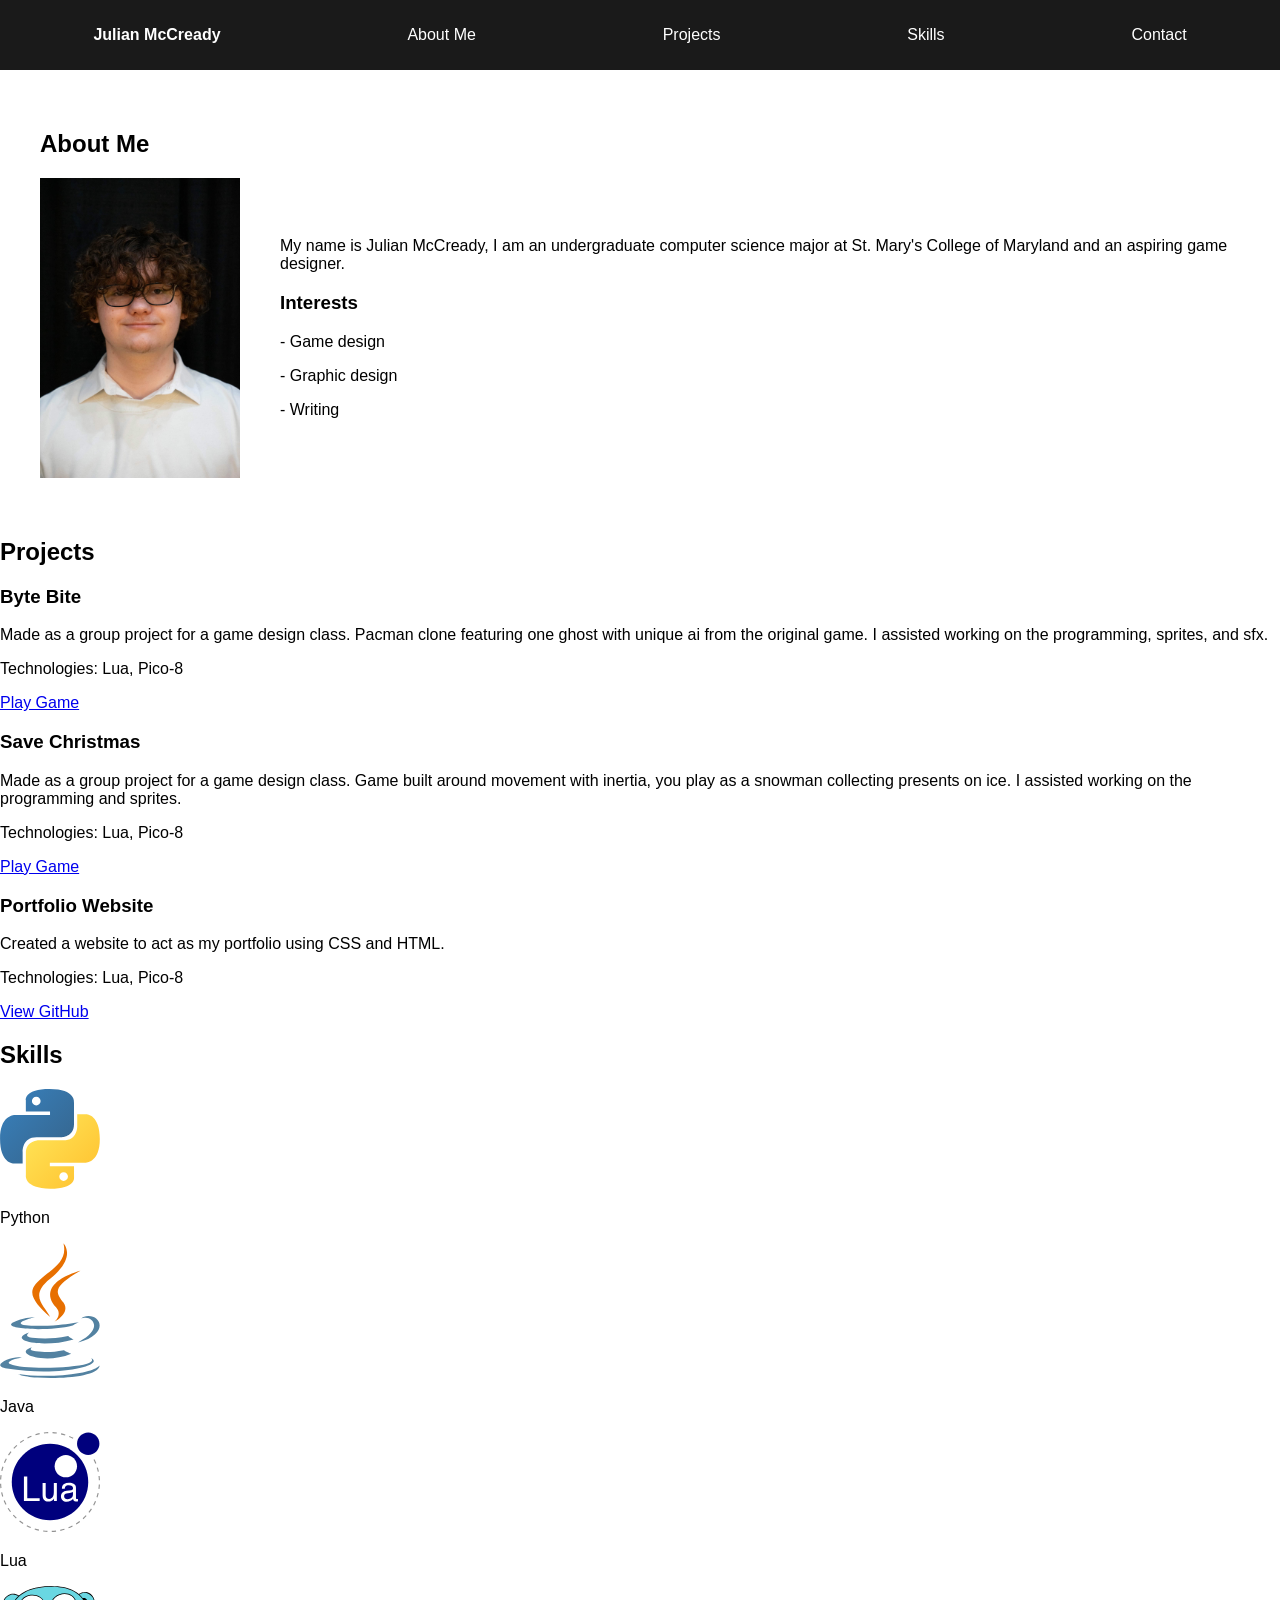
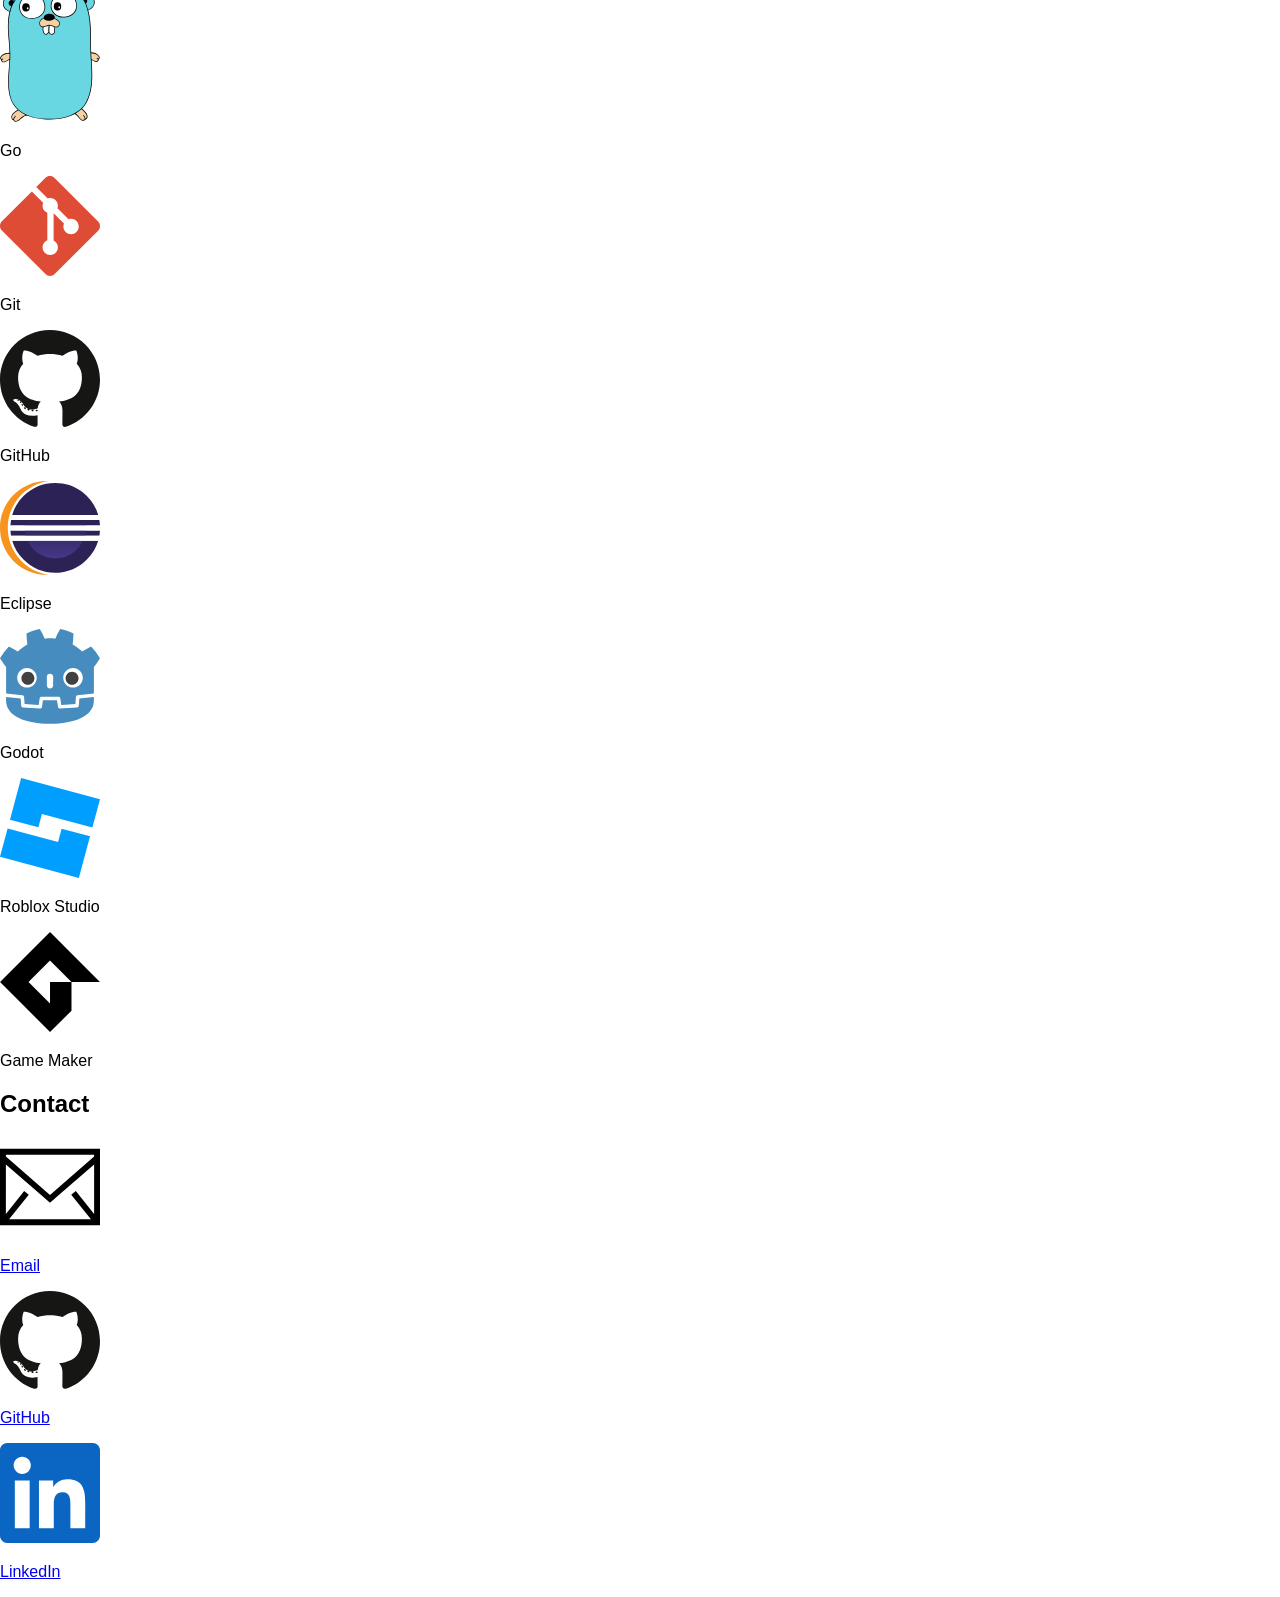
==== index.html @ 1e440387 "Added a head to index, styled about me section" ====
<!DOCTYPE html>
<html>

<html lang="en">

<head>
    <meta charset="UTF-8">
    <meta name="viewport" content="width=device-width, initial-scale=1.0">
    <title>Julian McCready | Portfolio</title>
    <link rel="stylesheet" href="style.css">
</head>

<body>
    <header>
        <nav>
            <p>Julian McCready</p>
            <a href="#about">About Me</a>
            <a href="#projects">Projects</a>
            <a href="#skills">Skills</a>
            <a href="#contact">Contact</a>
        </nav>
    </header>
    <main>
        <section id="about">
            <h1>About Me</h1>
            <div class="about-content">
                <img src="images/Profile.jpg" width="200">

                <div class="about-text">
                    <p> My name is Julian McCready, I am an undergraduate computer science major at 
                        St. Mary's College of Maryland and an aspiring game designer. </p>

                    <h3> Interests </h3>
                    <p>- Game design</p>
                    <p>- Graphic design</p>
                    <p>- Writing</p>
                </div>
            </div>
        </section>

        <section id="projects">
            <h2>Projects</h2>
            <div class="Project container">
                <div class="Project-Card">
                    <h3>Byte Bite</h3>
                    <p>Made as a group project for a game design class. Pacman clone featuring one ghost with unique ai from the original game. I assisted working on the programming, sprites, and sfx.</p>
                    <p>Technologies: Lua, Pico-8 </p>
                    <a href="games/byteBite/bytebyte.html">Play Game</a>
                </div>
                <div class="Project-Card">
                    <h3>Save Christmas</h3>
                    <p>Made as a group project for a game design class. Game built around movement with inertia, you play as a snowman collecting presents on ice. I assisted working on the programming and sprites.</p>
                    <p>Technologies: Lua, Pico-8 </p>
                    <a href="games/save christmas/save_christmas.html">Play Game</a>
                </div>
                <div class="Project-Card">
                    <h3>Portfolio Website</h3>
                    <p>Created a website to act as my portfolio using CSS and HTML.</p>
                    <p>Technologies: Lua, Pico-8 </p>
                    <a href="https://github.com/JAMcCready/Jamccready.github.io">View GitHub</a>
                </div>
            </div>
        </section>

        <section id="skills">
            <h2>Skills</h2>

            <div class="skills-container">
                <div class="skills-track">

                    <div class="skill">
                        <img src="images/python.svg" width="100">
                        <p>Python</p>
                    </div>

                    <div class="skill">
                        <img src="images/java.svg" width="100">
                        <p>Java</p>
                    </div>

                    <div class="skill">
                        <img src="images/lua.svg" width="100">
                        <p>Lua</p>
                    </div>

                    <div class="skill">
                        <img src="images/go.svg" width="100">
                        <p>Go</p>
                    </div>

                    <div class="skill">
                        <img src="images/git.svg" width="100">
                        <p>Git</p>
                    </div>

                    <div class="skill">
                        <img src="images/github.svg" width="100">
                        <p>GitHub</p>
                    </div>

                    <div class="skill">
                        <img src="images/eclipse.svg" width="100">
                        <p>Eclipse</p>
                    </div>

                    <div class="skill">
                        <img src="images/godot.svg" width="100">
                        <p>Godot</p>
                    </div>

                    <div class="skill">
                        <img src="images/roblox_studio.svg" width="100">
                        <p>Roblox Studio</p>
                    </div>

                    <div class="skill">
                        <img src="images/game_maker.svg" width="100">
                        <p>Game Maker</p>
                    </div>

                </div>
            </div>
        </section>


        <section id="contact">
            <h2>Contact</h2>

            <div class="contact-container">

                <div class="contact-item">
                    <a href="mailto:Jamccready@smcm.edu">
                        <img src="images/email.svg" width="100">
                        <p>Email</p>
                    </a>
                </div>

                <div class="contact-item 2">
                    <a href="https://github.com/jamccready">
                        <img src="images/github.svg" width="100">
                        <p>GitHub</p>
                    </a>
                </div>

                <div class="contact-item 3">
                    <a href="https://www.linkedin.com/in/julian-mccready">
                        <img src="images/linkedin.svg" width="100">
                        <p>LinkedIn</p>
                    </a>
                </div>

            </div>
        </section>


    </main>
    </body>
</html>
---- style.css ----
* {
    box-sizing: border-box;
}

body {
    margin: 0;
    padding-top: 70px;
    font-family: Arial, sans-serif;
}

header {
    position: fixed;
    top: 0;
    left: 0;
    width: 100%;
    z-index: 1000;
    background-color: #1a1a1a;
}

nav {
    display: flex;
    justify-content: space-around;
    align-items: center;
    min-height: 70px;
}

nav a {
    color: white;
    text-decoration: none;
}

nav p {
    color: white;
    font-weight: bold;
}

section {
    scroll-margin-top: 70px;
}

#about {
    padding: 40px;
}

.about-content {
    display: flex;
    align-items: center;
    gap: 40px;
}

.about-content img {
    width: 200px;
    height: auto;
}

.about-text {
    flex: 1;
}
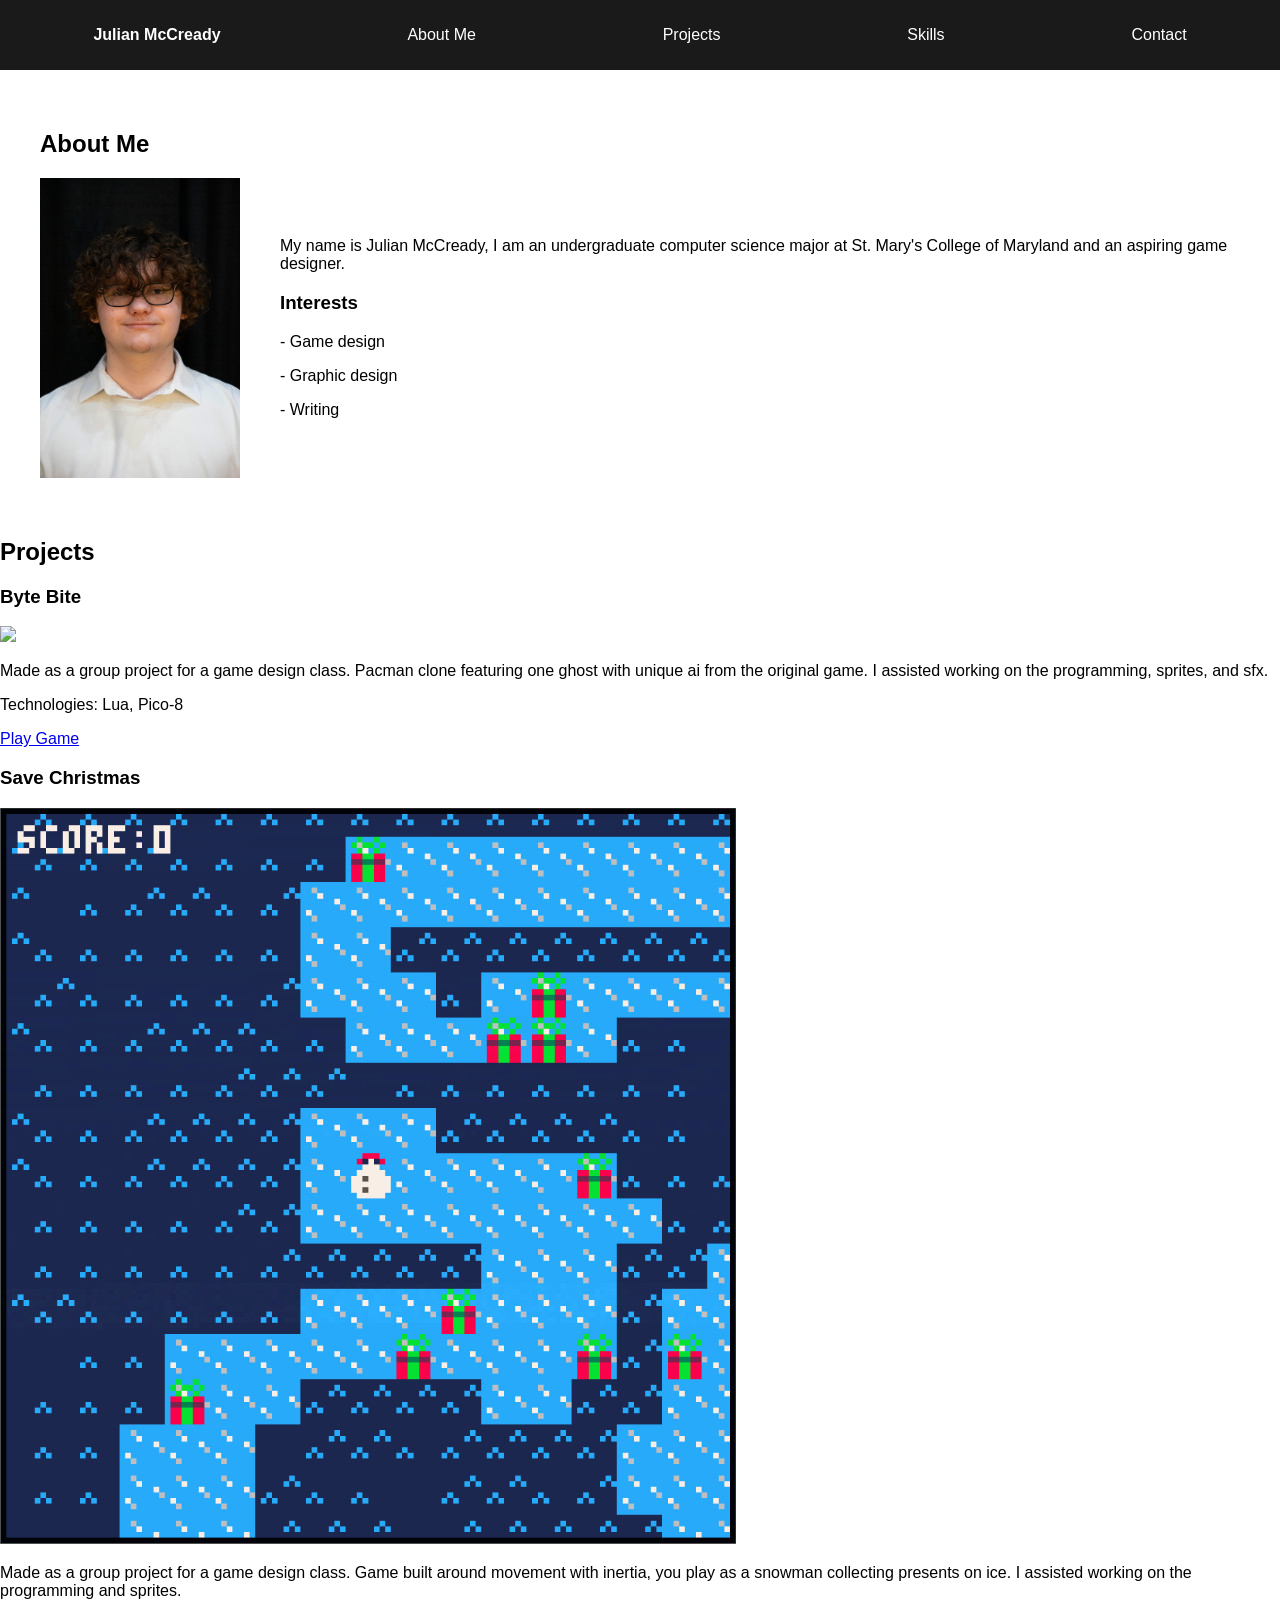
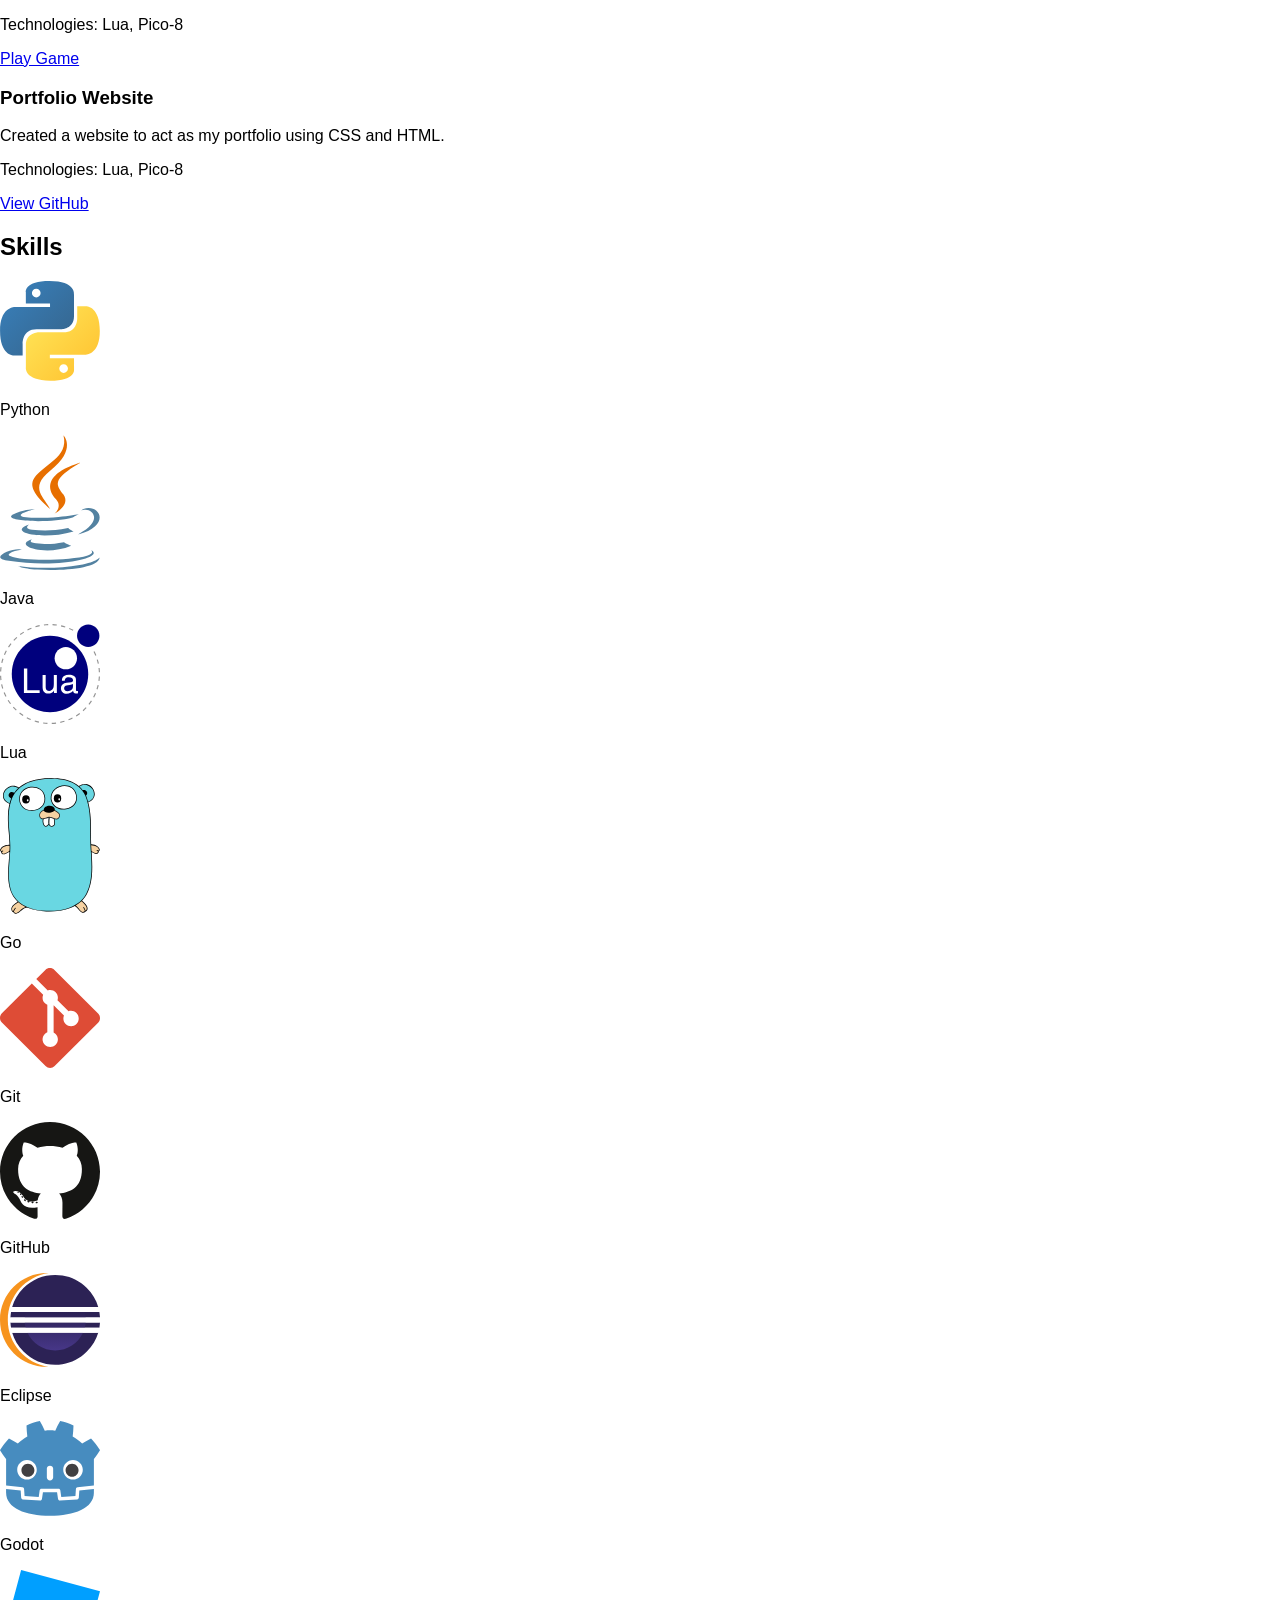
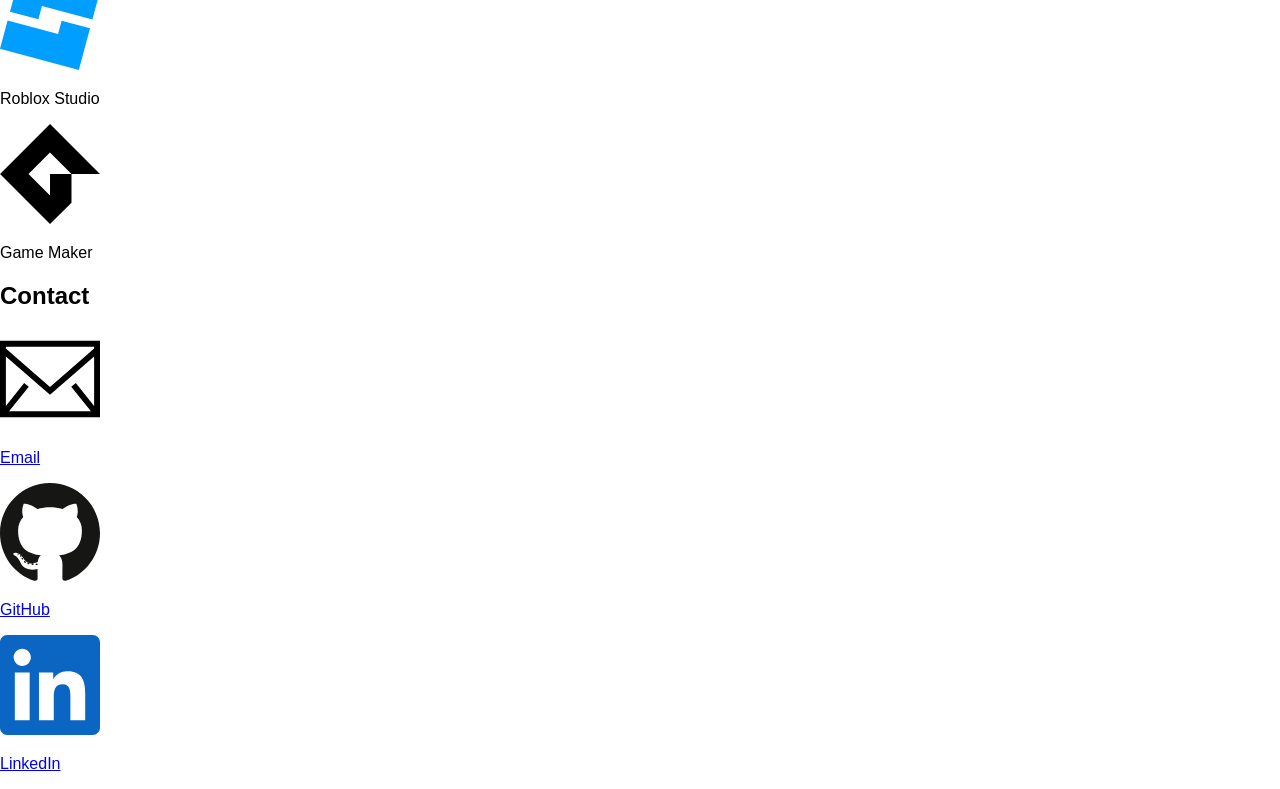
==== commit cc6a0c2c: "Added images to projects section" ====
--- a/index.html
+++ b/index.html
@@ -43,12 +43,14 @@
             <div class="Project container">
                 <div class="Project-Card">
                     <h3>Byte Bite</h3>
+                    <img src="images/ByteBite.jpg">
                     <p>Made as a group project for a game design class. Pacman clone featuring one ghost with unique ai from the original game. I assisted working on the programming, sprites, and sfx.</p>
                     <p>Technologies: Lua, Pico-8 </p>
                     <a href="games/byteBite/bytebyte.html">Play Game</a>
                 </div>
                 <div class="Project-Card">
                     <h3>Save Christmas</h3>
+                    <img src="images/saveChristmas.jpg">
                     <p>Made as a group project for a game design class. Game built around movement with inertia, you play as a snowman collecting presents on ice. I assisted working on the programming and sprites.</p>
                     <p>Technologies: Lua, Pico-8 </p>
                     <a href="games/save christmas/save_christmas.html">Play Game</a>
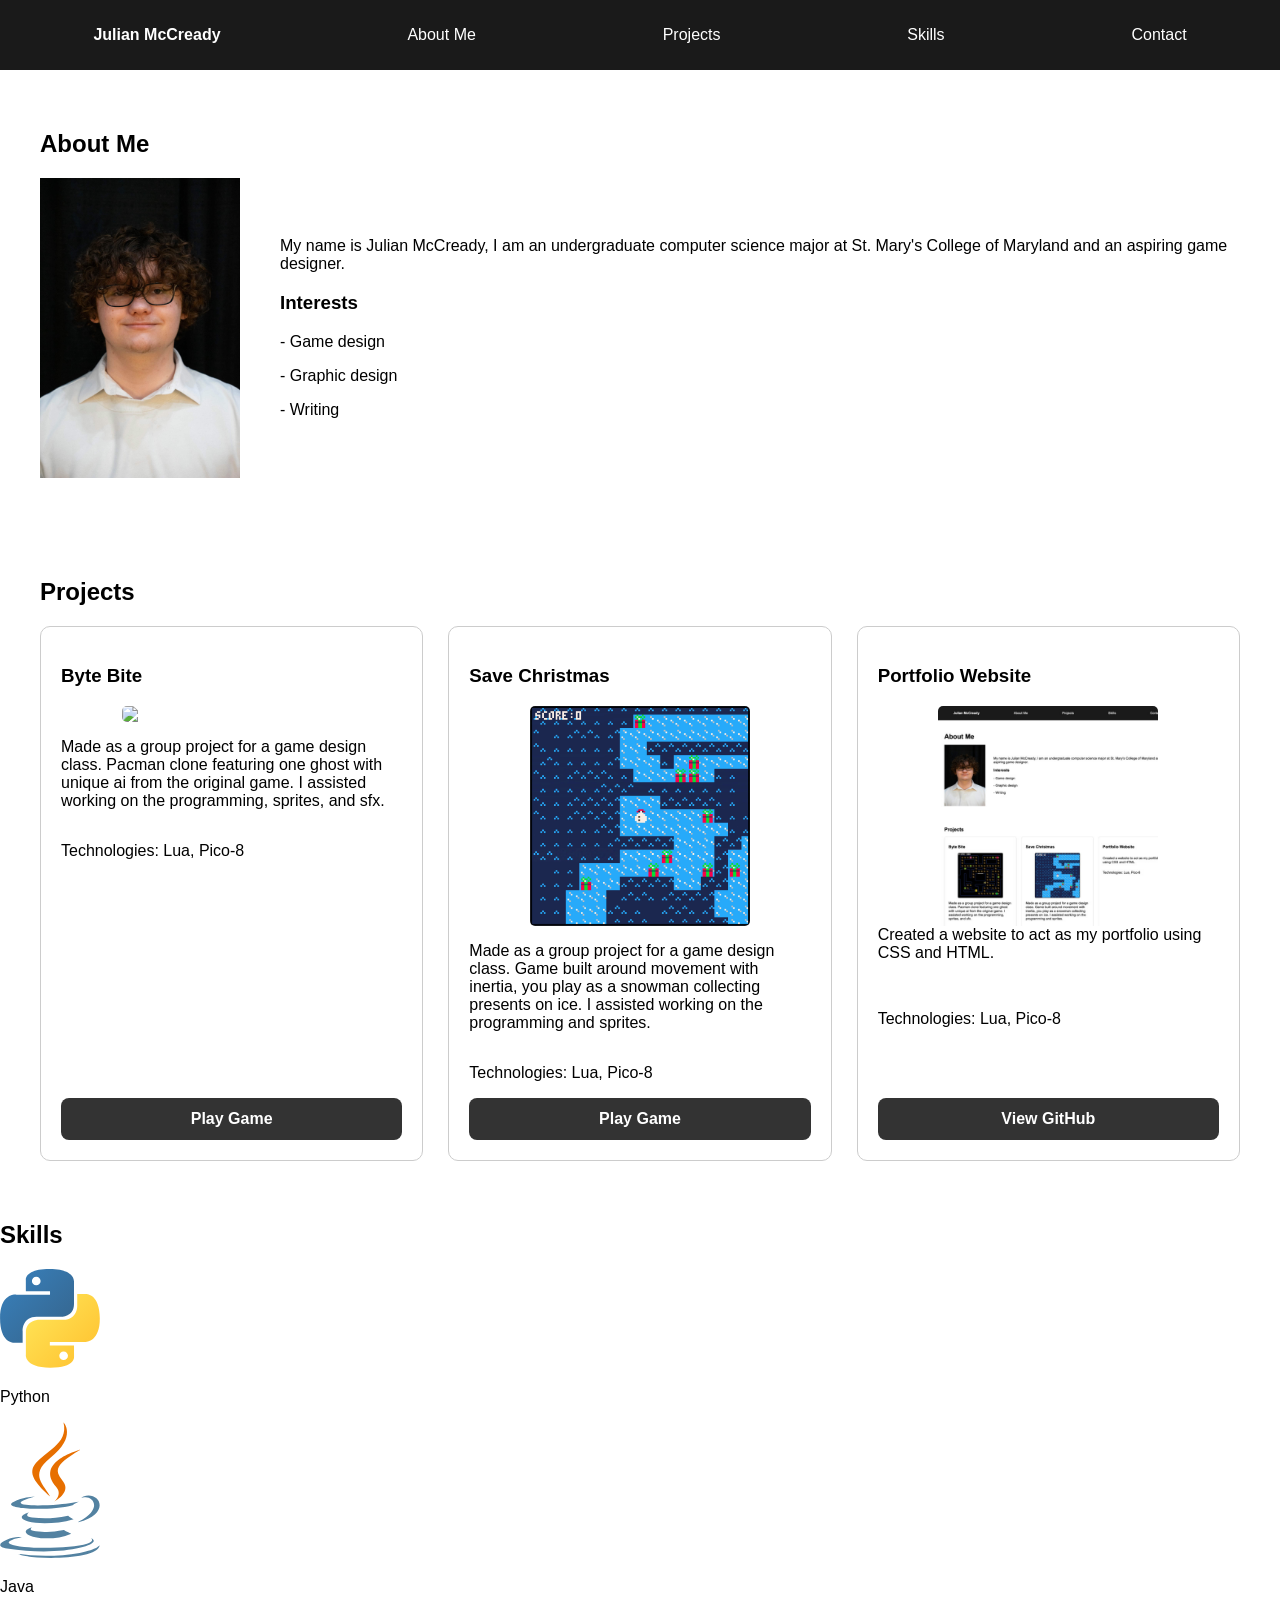
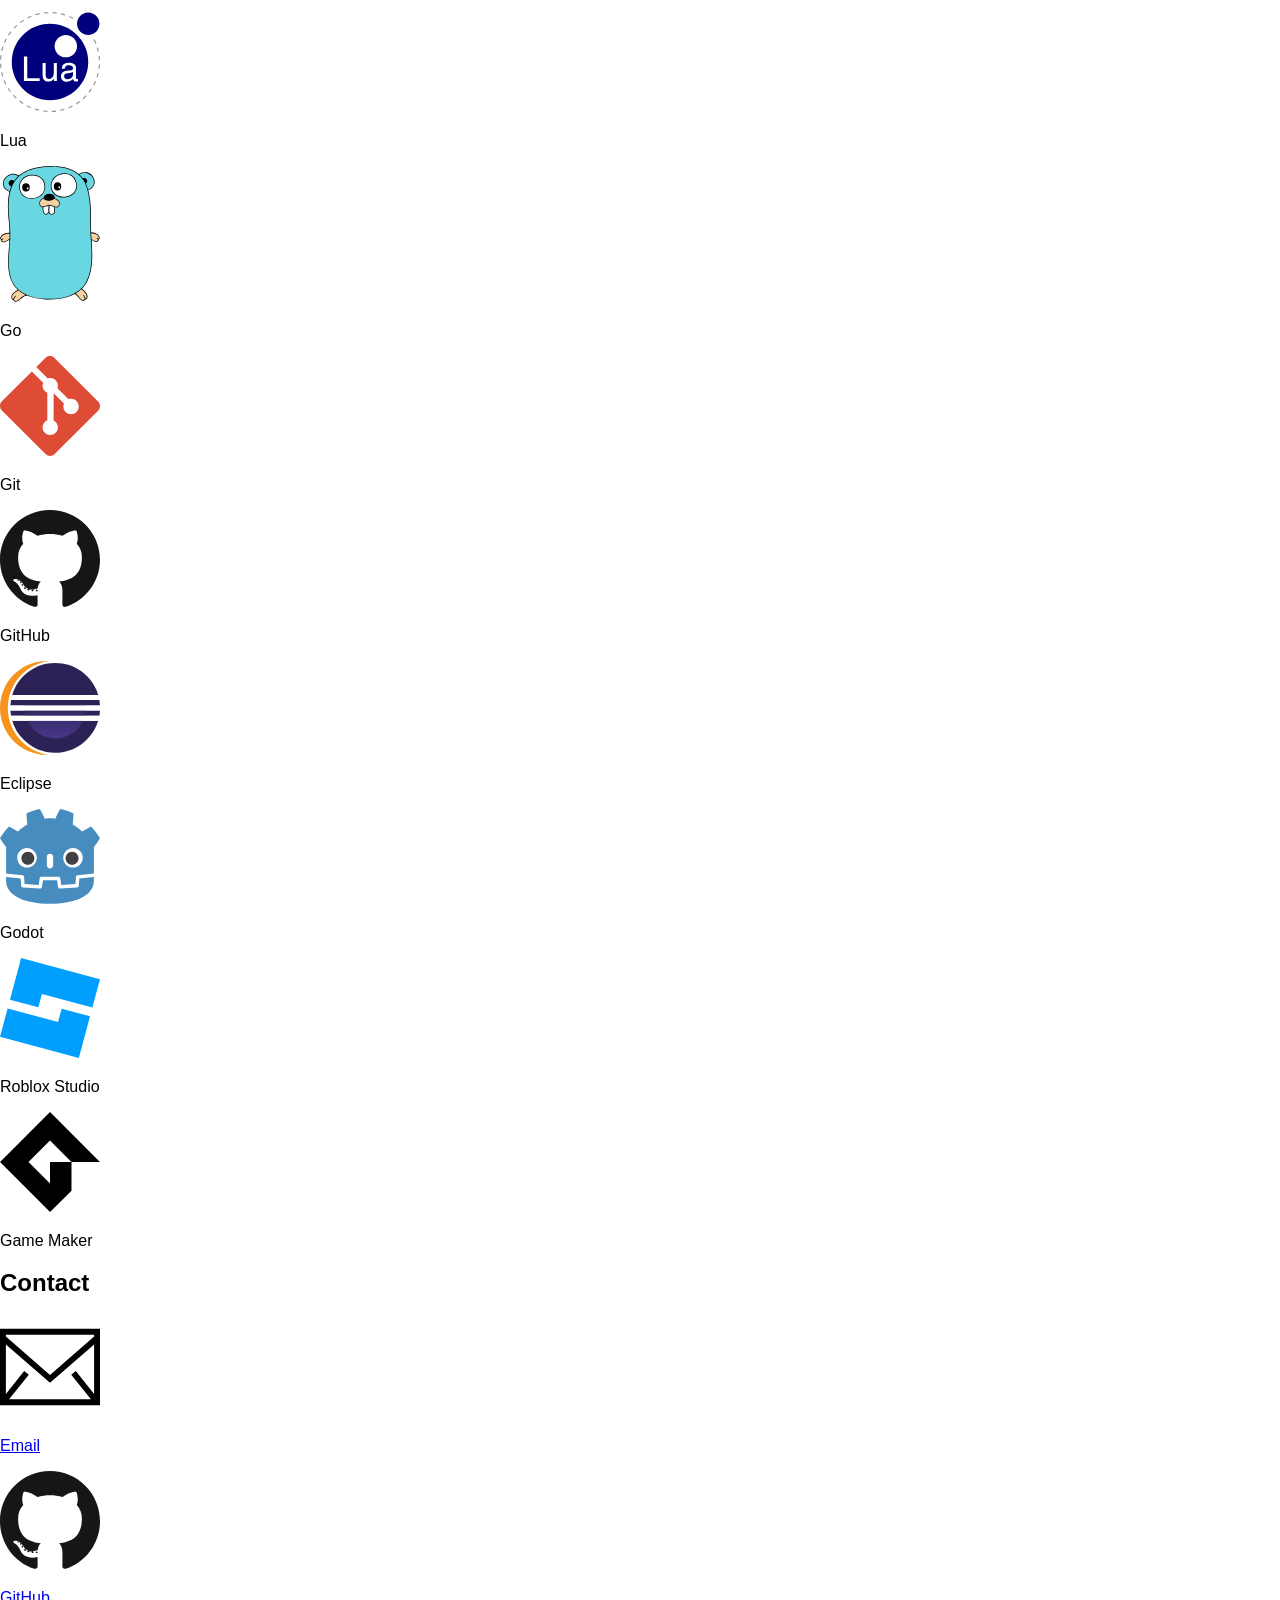
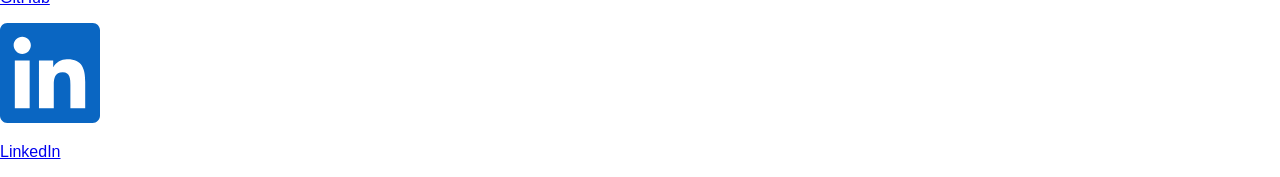
==== commit add1e6f0: "Updated design for projects section in style.css and added picture to third project" ====
--- a/index.html
+++ b/index.html
@@ -1,5 +1,4 @@
 <!DOCTYPE html>
-<html>
 
 <html lang="en">
 
@@ -40,26 +39,27 @@
 
         <section id="projects">
             <h2>Projects</h2>
-            <div class="Project container">
-                <div class="Project-Card">
+            <div class="projects-container">
+                <div class="project-card">
                     <h3>Byte Bite</h3>
                     <img src="images/ByteBite.jpg">
                     <p>Made as a group project for a game design class. Pacman clone featuring one ghost with unique ai from the original game. I assisted working on the programming, sprites, and sfx.</p>
                     <p>Technologies: Lua, Pico-8 </p>
-                    <a href="games/byteBite/bytebyte.html">Play Game</a>
+                    <a href="games/byteBite/bytebyte.html" class="project-button">Play Game</a>
                 </div>
-                <div class="Project-Card">
+                <div class="project-card">
                     <h3>Save Christmas</h3>
                     <img src="images/saveChristmas.jpg">
                     <p>Made as a group project for a game design class. Game built around movement with inertia, you play as a snowman collecting presents on ice. I assisted working on the programming and sprites.</p>
                     <p>Technologies: Lua, Pico-8 </p>
-                    <a href="games/save christmas/save_christmas.html">Play Game</a>
+                    <a href="games/save christmas/save_christmas.html" class="project-button">Play Game</a>
                 </div>
-                <div class="Project-Card">
+                <div class="project-card">
                     <h3>Portfolio Website</h3>
+                    <img src="images/portfolioWebsite.jpg"
                     <p>Created a website to act as my portfolio using CSS and HTML.</p>
                     <p>Technologies: Lua, Pico-8 </p>
-                    <a href="https://github.com/JAMcCready/Jamccready.github.io">View GitHub</a>
+                    <a href="https://github.com/JAMcCready/Jamccready.github.io" class="project-button">View GitHub</a>
                 </div>
             </div>
         </section>
@@ -137,14 +137,14 @@
                     </a>
                 </div>
 
-                <div class="contact-item 2">
+                <div class="contact-item">
                     <a href="https://github.com/jamccready">
                         <img src="images/github.svg" width="100">
                         <p>GitHub</p>
                     </a>
                 </div>
 
-                <div class="contact-item 3">
+                <div class="contact-item">
                     <a href="https://www.linkedin.com/in/julian-mccready">
                         <img src="images/linkedin.svg" width="100">
                         <p>LinkedIn</p>
--- a/style.css
+++ b/style.css
@@ -57,3 +57,47 @@
 .about-text {
     flex: 1;
 }
+
+#projects {
+    padding: 40px;
+}
+
+.projects-container {
+    display: grid;
+    grid-template-columns: repeat(3, 1fr);
+    gap: 25px;
+}
+
+.project-card {
+    border: 1px solid #ccc;
+    border-radius: 10px;
+    padding: 20px;
+    display: flex;
+    flex-direction: column;
+}
+
+.project-card img {
+    width: 220px;
+    object-fit: contain;
+    border-radius: 5px;
+    align-self: center;
+}
+
+.project-card a {
+    margin-top: auto;
+}
+
+.project-button {
+    display: inline-block;
+    padding: 12px 20px;
+    background-color: #333;
+    color: white;
+    text-decoration: none;
+    border-radius: 8px;
+    text-align: center;
+    font-weight: bold;
+}
+
+.project-button:hover {
+    background-color: #555;
+}
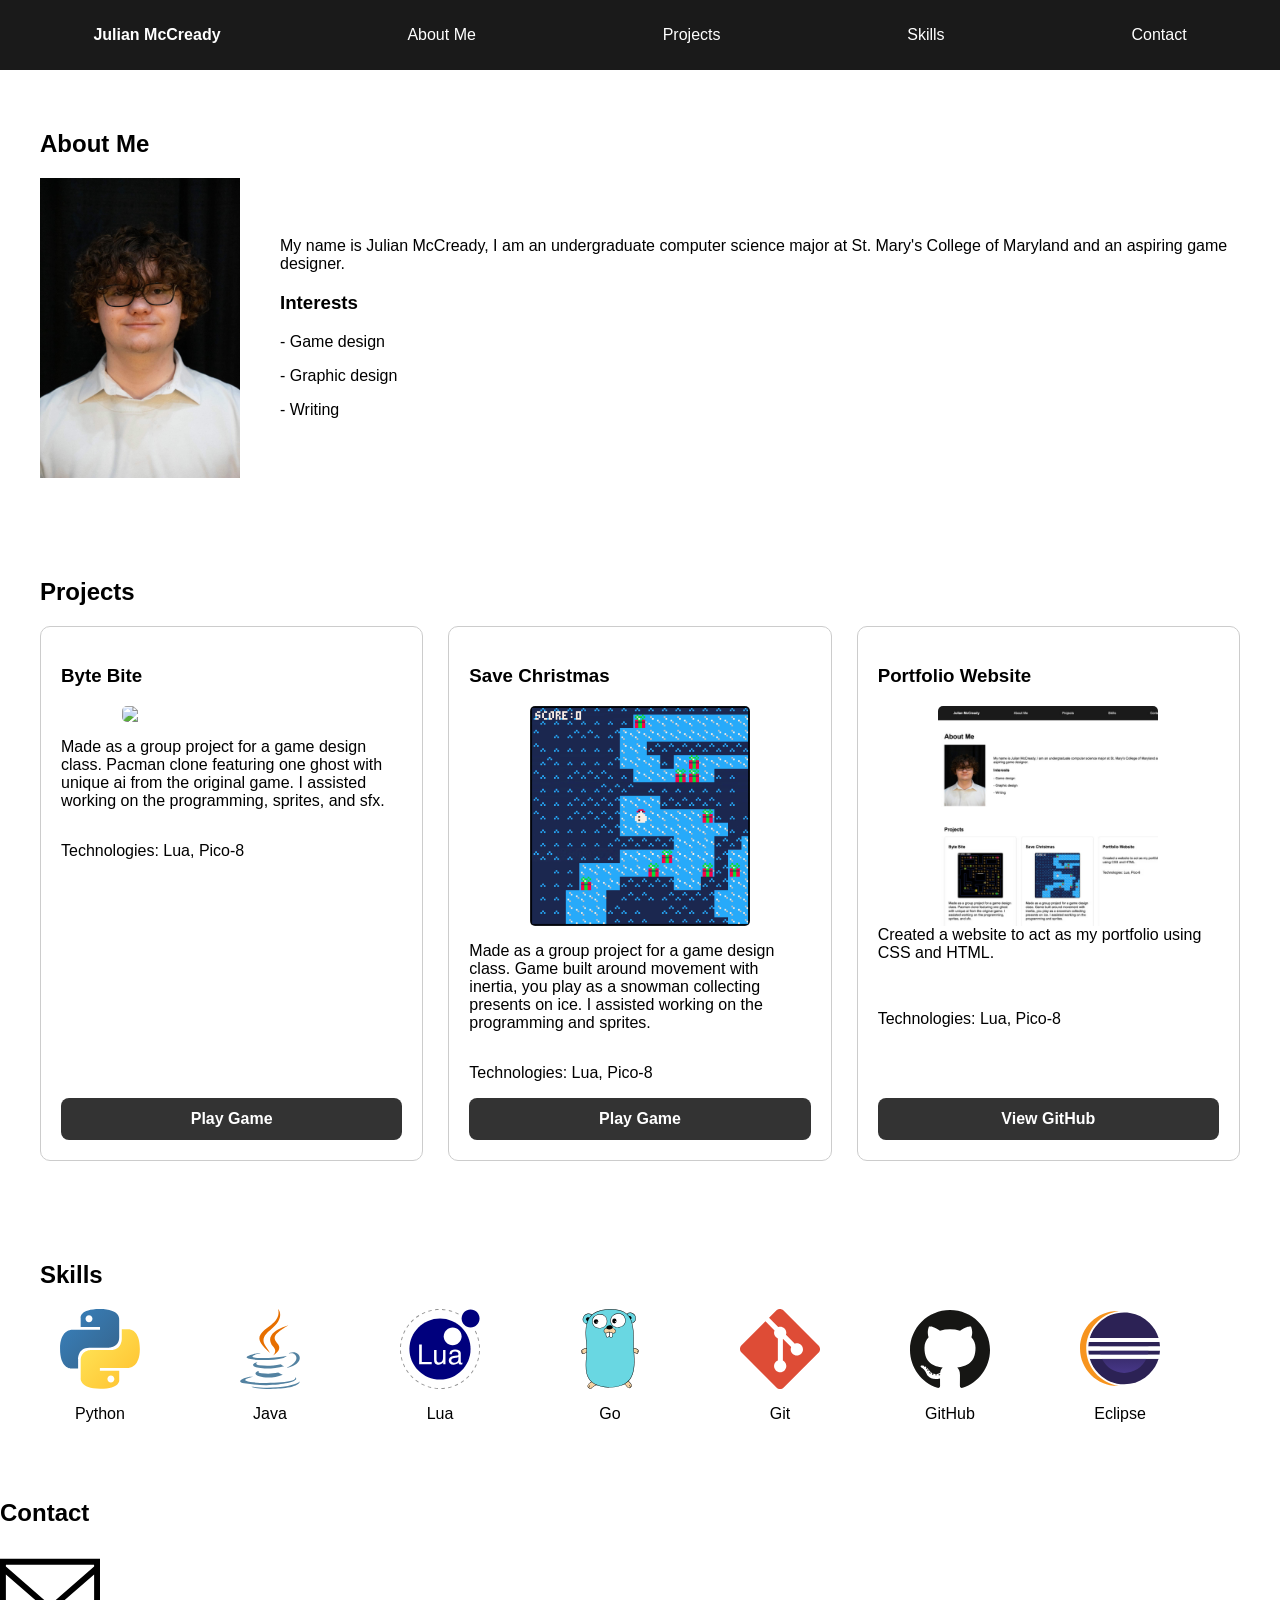
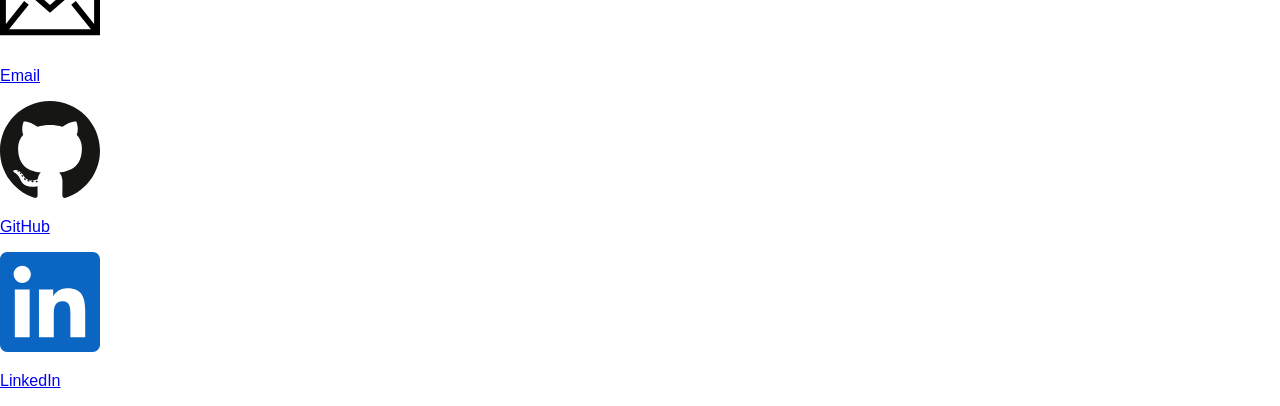
==== commit 0e733ef1: "Added animated scrolling section for skills" ====
--- a/index.html
+++ b/index.html
@@ -26,7 +26,7 @@
                 <img src="images/Profile.jpg" width="200">
 
                 <div class="about-text">
-                    <p> My name is Julian McCready, I am an undergraduate computer science major at 
+                    <p> My name is Julian McCready, I am an undergraduate computer science major at
                         St. Mary's College of Maryland and an aspiring game designer. </p>
 
                     <h3> Interests </h3>
@@ -43,21 +43,24 @@
                 <div class="project-card">
                     <h3>Byte Bite</h3>
                     <img src="images/ByteBite.jpg">
-                    <p>Made as a group project for a game design class. Pacman clone featuring one ghost with unique ai from the original game. I assisted working on the programming, sprites, and sfx.</p>
+                    <p>Made as a group project for a game design class. Pacman clone featuring one ghost with unique ai
+                        from the original game. I assisted working on the programming, sprites, and sfx.</p>
                     <p>Technologies: Lua, Pico-8 </p>
                     <a href="games/byteBite/bytebyte.html" class="project-button">Play Game</a>
                 </div>
                 <div class="project-card">
                     <h3>Save Christmas</h3>
                     <img src="images/saveChristmas.jpg">
-                    <p>Made as a group project for a game design class. Game built around movement with inertia, you play as a snowman collecting presents on ice. I assisted working on the programming and sprites.</p>
+                    <p>Made as a group project for a game design class. Game built around movement with inertia, you
+                        play as a snowman collecting presents on ice. I assisted working on the programming and sprites.
+                    </p>
                     <p>Technologies: Lua, Pico-8 </p>
                     <a href="games/save christmas/save_christmas.html" class="project-button">Play Game</a>
                 </div>
                 <div class="project-card">
                     <h3>Portfolio Website</h3>
-                    <img src="images/portfolioWebsite.jpg"
-                    <p>Created a website to act as my portfolio using CSS and HTML.</p>
+                    <img src="images/portfolioWebsite.jpg" <p>Created a website to act as my portfolio using CSS and
+                    HTML.</p>
                     <p>Technologies: Lua, Pico-8 </p>
                     <a href="https://github.com/JAMcCready/Jamccready.github.io" class="project-button">View GitHub</a>
                 </div>
@@ -70,56 +73,109 @@
             <div class="skills-container">
                 <div class="skills-track">
 
-                    <div class="skill">
-                        <img src="images/python.svg" width="100">
-                        <p>Python</p>
+                    <div class="skills-group">
+                        <div class="skill">
+                            <img src="images/python.svg" width="100">
+                            <p>Python</p>
+                        </div>
+
+                        <div class="skill">
+                            <img src="images/java.svg" width="100">
+                            <p>Java</p>
+                        </div>
+
+                        <div class="skill">
+                            <img src="images/lua.svg" width="100">
+                            <p>Lua</p>
+                        </div>
+
+                        <div class="skill">
+                            <img src="images/go.svg" width="100">
+                            <p>Go</p>
+                        </div>
+
+                        <div class="skill">
+                            <img src="images/git.svg" width="100">
+                            <p>Git</p>
+                        </div>
+
+                        <div class="skill">
+                            <img src="images/github.svg" width="100">
+                            <p>GitHub</p>
+                        </div>
+
+                        <div class="skill">
+                            <img src="images/eclipse.svg" width="100">
+                            <p>Eclipse</p>
+                        </div>
+
+                        <div class="skill">
+                            <img src="images/godot.svg" width="100">
+                            <p>Godot</p>
+                        </div>
+
+                        <div class="skill">
+                            <img src="images/roblox_studio.svg" width="100">
+                            <p>Roblox Studio</p>
+                        </div>
+
+                        <div class="skill">
+                            <img src="images/game_maker.svg" width="100">
+                            <p>Game Maker</p>
+                        </div>
                     </div>
 
-                    <div class="skill">
-                        <img src="images/java.svg" width="100">
-                        <p>Java</p>
+                    <div class="skills-group" aria-hidden="true">
+                        <div class="skill">
+                            <img src="images/python.svg" width="100">
+                            <p>Python</p>
+                        </div>
+
+                        <div class="skill">
+                            <img src="images/java.svg" width="100">
+                            <p>Java</p>
+                        </div>
+
+                        <div class="skill">
+                            <img src="images/lua.svg" width="100">
+                            <p>Lua</p>
+                        </div>
+
+                        <div class="skill">
+                            <img src="images/go.svg" width="100">
+                            <p>Go</p>
+                        </div>
+
+                        <div class="skill">
+                            <img src="images/git.svg" width="100">
+                            <p>Git</p>
+                        </div>
+
+                        <div class="skill">
+                            <img src="images/github.svg" width="100">
+                            <p>GitHub</p>
+                        </div>
+
+                        <div class="skill">
+                            <img src="images/eclipse.svg" width="100">
+                            <p>Eclipse</p>
+                        </div>
+
+                        <div class="skill">
+                            <img src="images/godot.svg" width="100">
+                            <p>Godot</p>
+                        </div>
+
+                        <div class="skill">
+                            <img src="images/roblox_studio.svg" width="100">
+                            <p>Roblox Studio</p>
+                        </div>
+
+                        <div class="skill">
+                            <img src="images/game_maker.svg" width="100">
+                            <p>Game Maker</p>
+                        </div>
                     </div>
-
-                    <div class="skill">
-                        <img src="images/lua.svg" width="100">
-                        <p>Lua</p>
-                    </div>
-
-                    <div class="skill">
-                        <img src="images/go.svg" width="100">
-                        <p>Go</p>
-                    </div>
-
-                    <div class="skill">
-                        <img src="images/git.svg" width="100">
-                        <p>Git</p>
-                    </div>
-
-                    <div class="skill">
-                        <img src="images/github.svg" width="100">
-                        <p>GitHub</p>
-                    </div>
-
-                    <div class="skill">
-                        <img src="images/eclipse.svg" width="100">
-                        <p>Eclipse</p>
-                    </div>
-
-                    <div class="skill">
-                        <img src="images/godot.svg" width="100">
-                        <p>Godot</p>
-                    </div>
-
-                    <div class="skill">
-                        <img src="images/roblox_studio.svg" width="100">
-                        <p>Roblox Studio</p>
-                    </div>
-
-                    <div class="skill">
-                        <img src="images/game_maker.svg" width="100">
-                        <p>Game Maker</p>
-                    </div>
-
                 </div>
             </div>
         </section>
@@ -156,5 +212,6 @@
 
 
     </main>
-    </body>
+</body>
+
 </html>
--- a/style.css
+++ b/style.css
@@ -101,3 +101,54 @@
 .project-button:hover {
     background-color: #555;
 }
+
+
+/* Skills section */
+#skills {
+    padding: 40px;
+}
+
+.skills-container {
+    width: 100%;
+    overflow: hidden;
+}
+
+.skills-track {
+    display: flex;
+    align-items: center;
+    gap: 0;
+    width: max-content;
+    animation: scroll-skills 30s linear infinite;
+}
+
+.skill {
+    display: flex;
+    flex-direction: column;
+    align-items: center;
+    min-width: 120px;
+}
+
+.skill img {
+    width: 80px;
+    height: 80px;
+    object-fit: contain;
+}
+
+@keyframes scroll-skills {
+    from {
+        transform: translateX(0);
+    }
+
+    to {
+        transform: translateX(-50%);
+    }
+}
+
+.skills-group {
+    display: flex;
+    align-items: center;
+    gap: 50px;
+    padding-right: 50px;
+    flex-shrink: 0;
+}
+
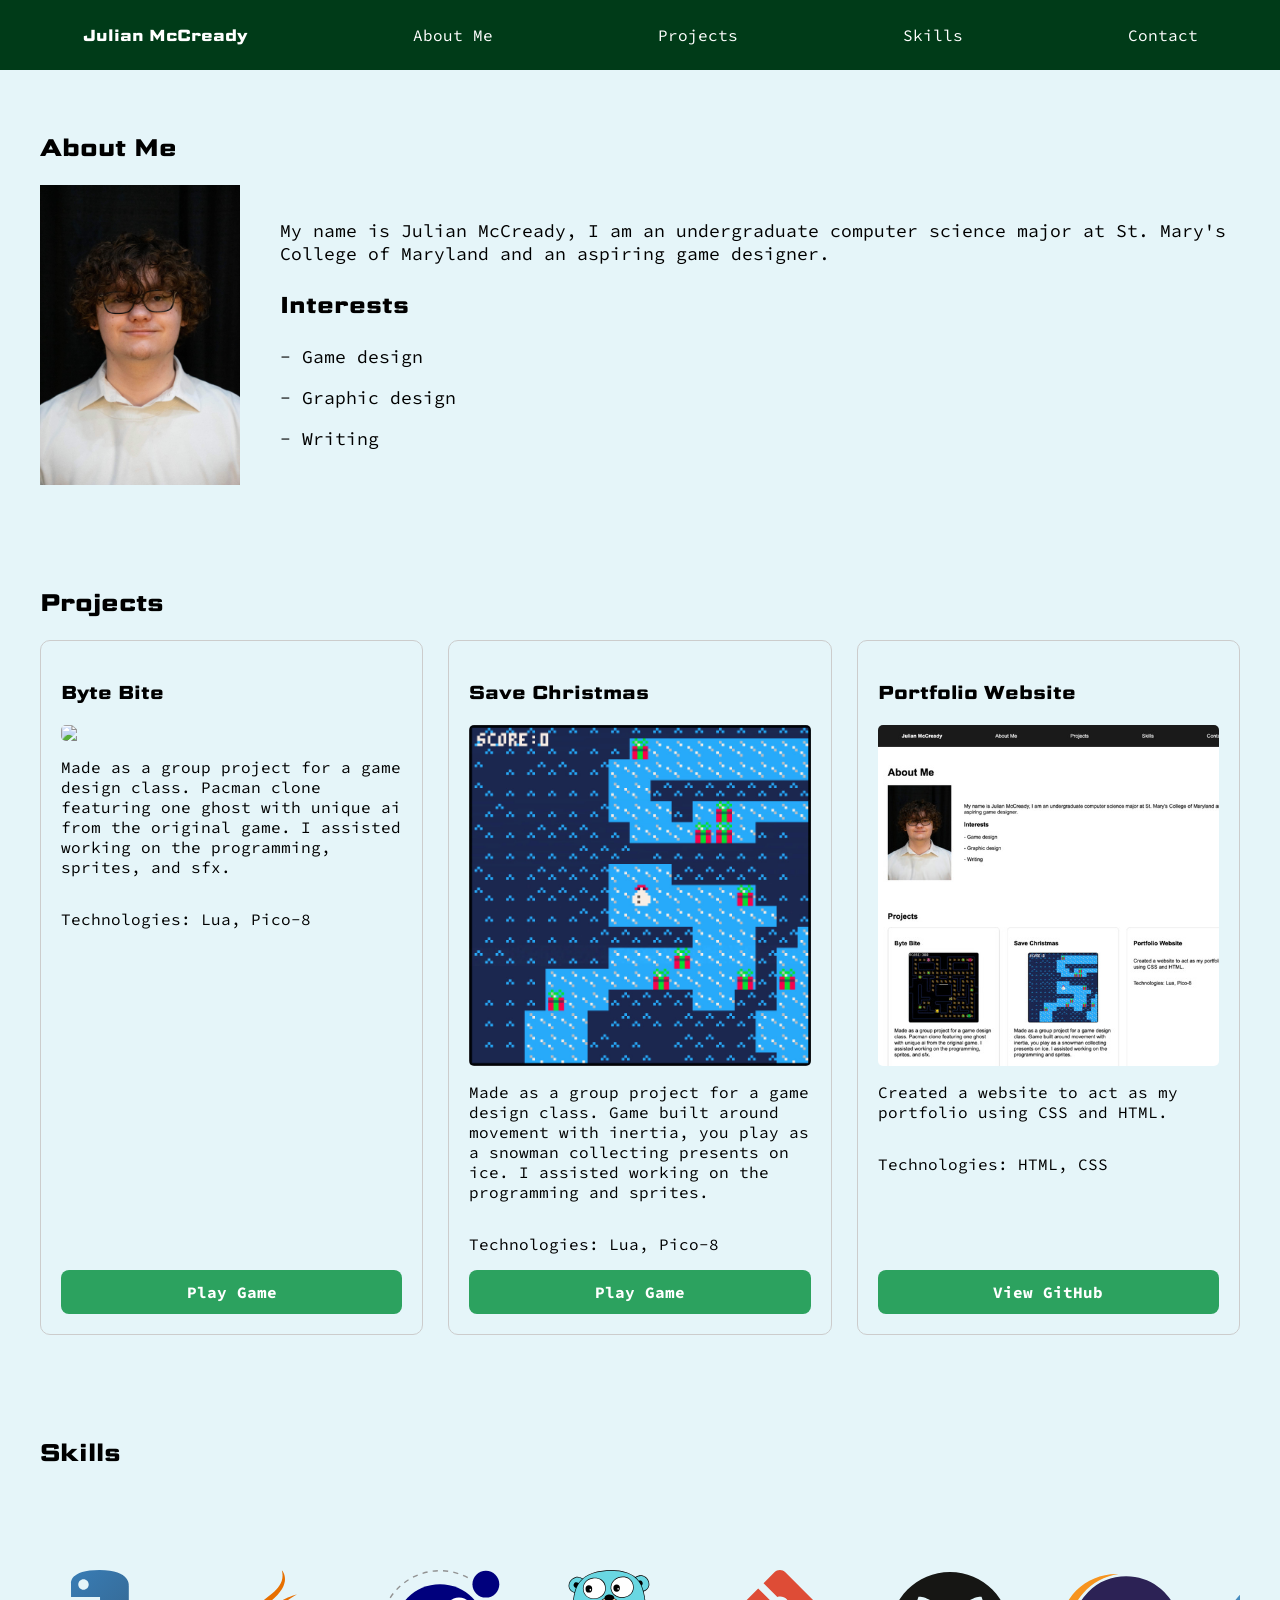
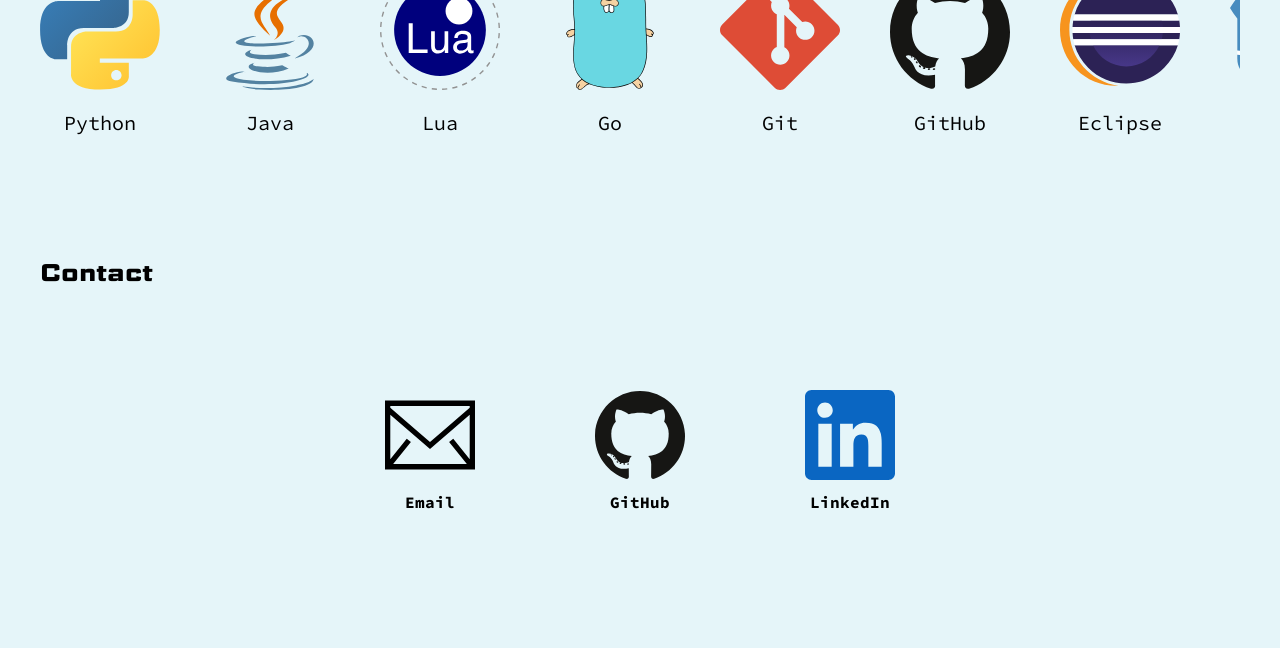
==== commit e23021cd: "Added finishing touches to style, fixed placeholder information in index" ====
--- a/index.html
+++ b/index.html
@@ -6,6 +6,13 @@
     <meta charset="UTF-8">
     <meta name="viewport" content="width=device-width, initial-scale=1.0">
     <title>Julian McCready | Portfolio</title>
+
+    <link rel="preconnect" href="https://fonts.googleapis.com">
+    <link rel="preconnect" href="https://fonts.gstatic.com" crossorigin>
+    <link
+        href="https://fonts.googleapis.com/css2?family=Science+Gothic:wght@100..900&family=Source+Code+Pro:ital,wght@0,200..900;1,200..900&display=swap"
+        rel="stylesheet">
+
     <link rel="stylesheet" href="style.css">
 </head>
 
@@ -59,9 +66,10 @@
                 </div>
                 <div class="project-card">
                     <h3>Portfolio Website</h3>
-                    <img src="images/portfolioWebsite.jpg" <p>Created a website to act as my portfolio using CSS and
+                    <img src="images/portfolioWebsite.jpg" >
+                    <p>Created a website to act as my portfolio using CSS and
                     HTML.</p>
-                    <p>Technologies: Lua, Pico-8 </p>
+                    <p>Technologies: HTML, CSS </p>
                     <a href="https://github.com/JAMcCready/Jamccready.github.io" class="project-button">View GitHub</a>
                 </div>
             </div>
--- a/style.css
+++ b/style.css
@@ -1,12 +1,51 @@
-
+:root {
+    --background:#e5f5f9;
+    --primary:#2ca25f;
+    --secondary:#003b18;
+    --font-heading:'Science Gothic', sans-serif;
+    --font-body:'Source Code Pro', monospace;
+}
 * {
     box-sizing: border-box;
 }
+
+/* Default website font */
+body {
+    font-family: var(--font-body);
+}
+
+/* Headings */
+h1, h2, h3 {
+    font-family: var(--font-heading);
+}
+
+/* Navigation name */
+nav p {
+    font-family: var(--font-heading);
+}
+
+/* Navigation links */
+nav a {
+    font-family: var(--font-body);
+}
+
+.about-text p {
+    font-size: 18px;
+}
+
+.about-text h3 {
+    font-size: 23px;
+}
+
+.skill p {
+    font-size: 20px;
+}
+
 
 body {
     margin: 0;
     padding-top: 70px;
-    font-family: Arial, sans-serif;
+    background-color: var(--background);
 }
 
 header {
@@ -15,7 +54,7 @@
     left: 0;
     width: 100%;
     z-index: 1000;
-    background-color: #1a1a1a;
+    background-color: var(--secondary);
 }
 
 nav {
@@ -77,7 +116,8 @@
 }
 
 .project-card img {
-    width: 220px;
+    width: 100%;
+    height:auto;
     object-fit: contain;
     border-radius: 5px;
     align-self: center;
@@ -90,16 +130,17 @@
 .project-button {
     display: inline-block;
     padding: 12px 20px;
-    background-color: #333;
+    background-color: var(--primary);
     color: white;
     text-decoration: none;
     border-radius: 8px;
     text-align: center;
     font-weight: bold;
+    
 }
 
 .project-button:hover {
-    background-color: #555;
+    background-color: var(--secondary);
 }
 
 
@@ -109,6 +150,7 @@
 }
 
 .skills-container {
+    padding-top: 80px;
     width: 100%;
     overflow: hidden;
 }
@@ -129,8 +171,8 @@
 }
 
 .skill img {
-    width: 80px;
-    height: 80px;
+    width: 120px;
+    height: 120px;
     object-fit: contain;
 }
 
@@ -152,3 +194,42 @@
     flex-shrink: 0;
 }
 
+
+#contact {
+    padding: 40px;
+}
+
+.contact-container {
+    padding-top: 80px;
+    padding-bottom: 80px;
+    display: flex;
+    justify-content: center;
+    align-items: center;
+    gap: 120px;
+    flex-wrap: wrap;
+}
+
+.contact-item a {
+    display: flex;
+    flex-direction: column;
+    align-items: center;
+    text-decoration: none;
+    color: inherit;
+}
+
+.contact-item img {
+    width: 90px;
+    height: 90px;
+    object-fit: contain;
+}
+
+.contact-item p {
+    margin-top: 12px;
+    font-weight: bold;
+}
+
+.contact-item a:hover {
+    opacity: 0.7;
+}
+
+
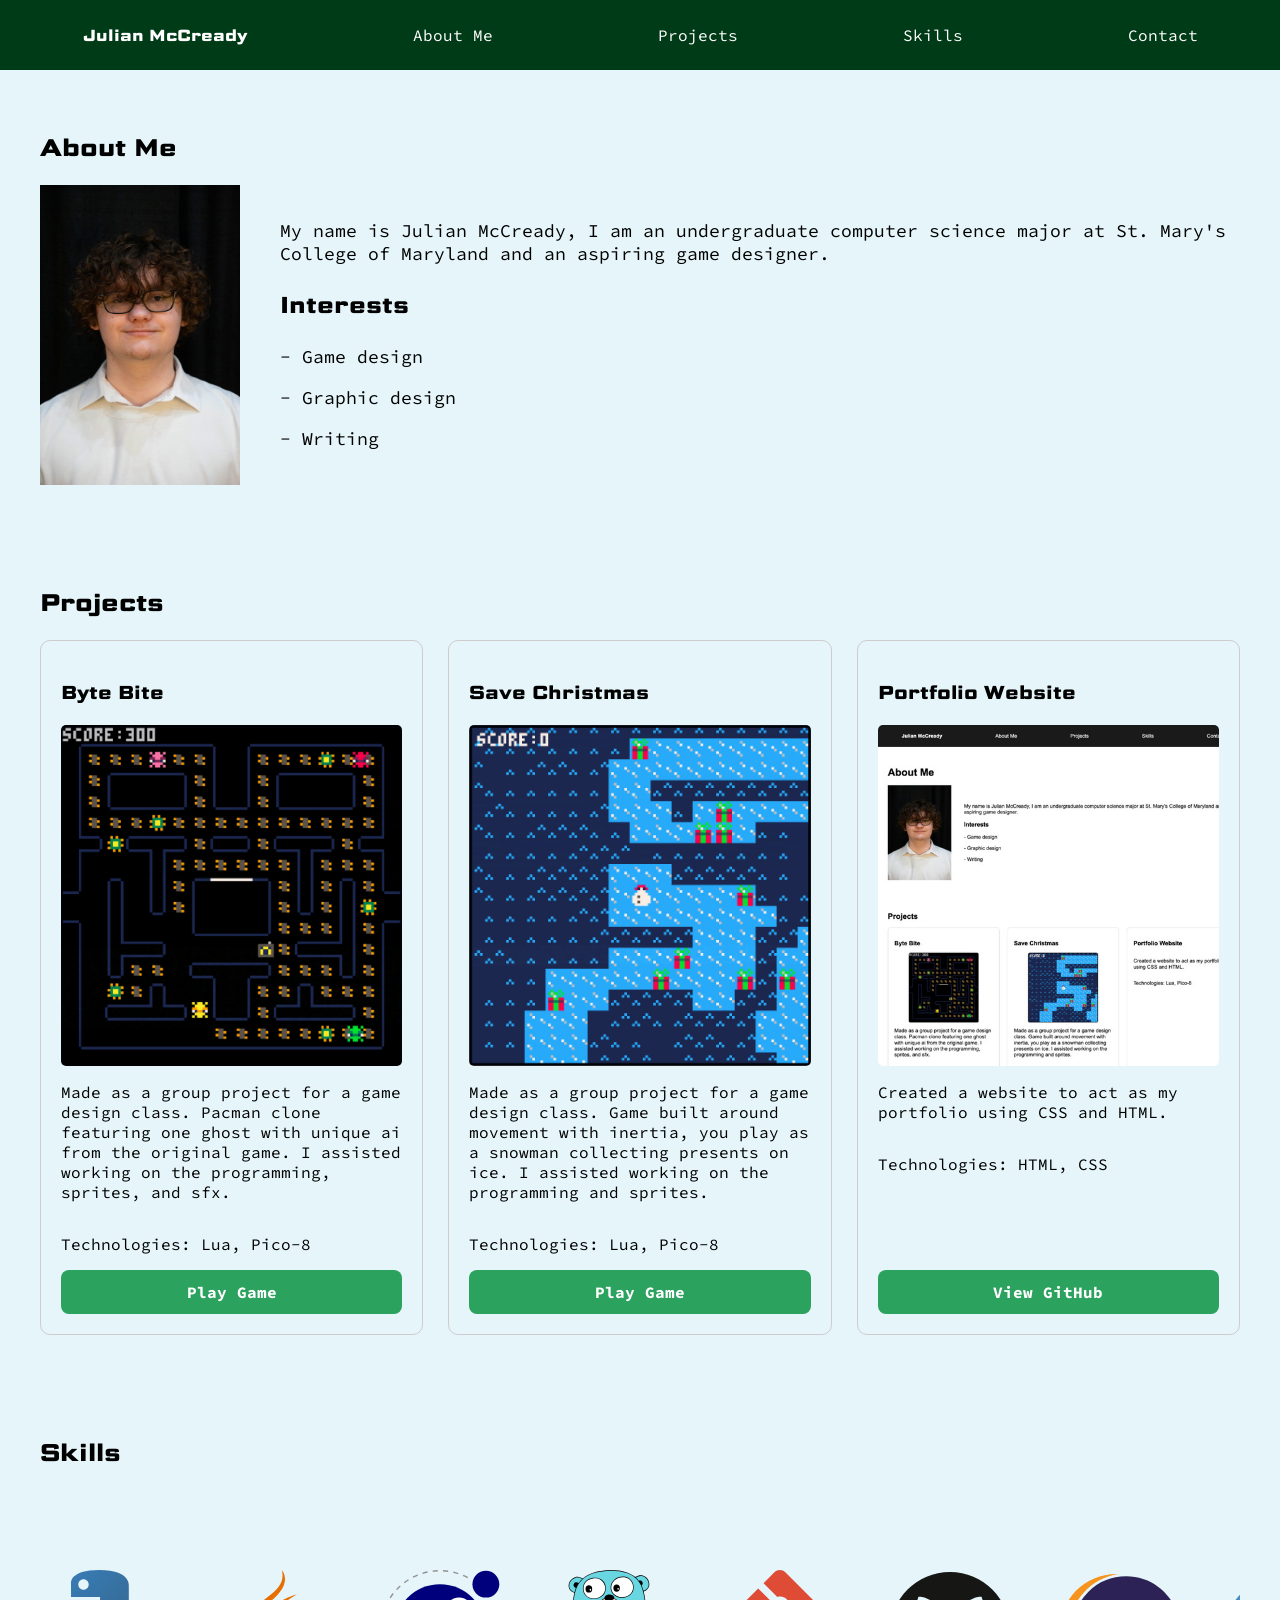
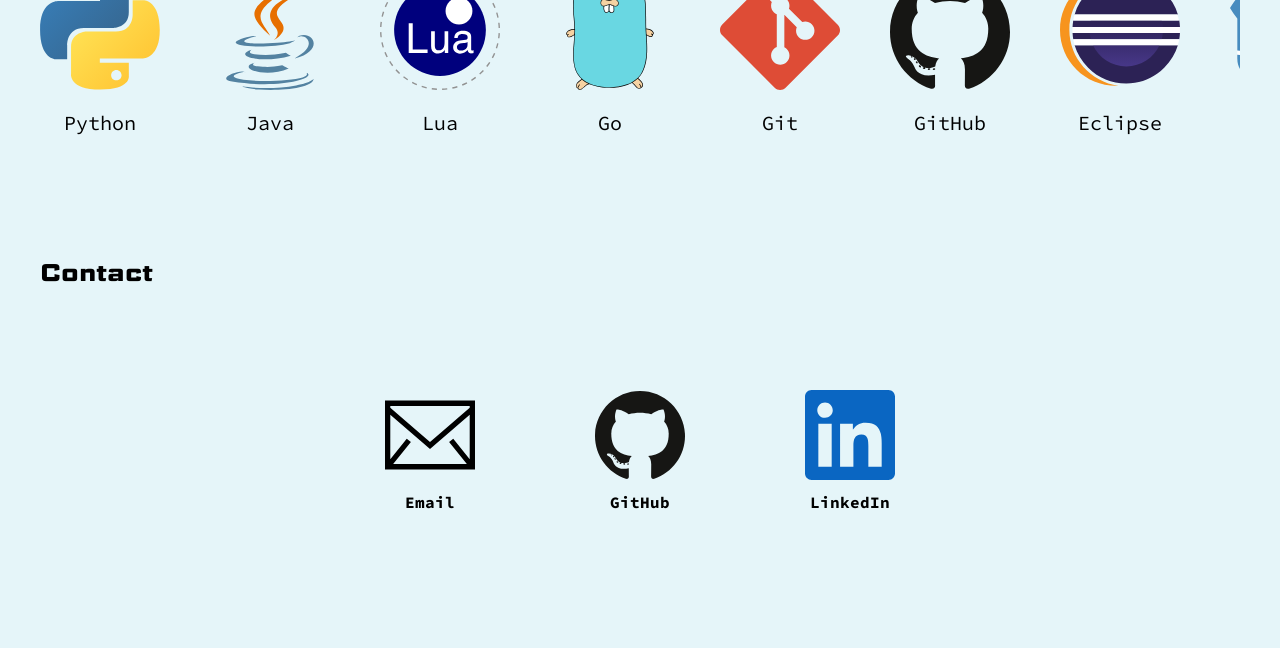
==== commit b6adc73e: "fixed byte bite image not displaying on github pages" ====
--- a/index.html
+++ b/index.html
@@ -49,7 +49,7 @@
             <div class="projects-container">
                 <div class="project-card">
                     <h3>Byte Bite</h3>
-                    <img src="images/ByteBite.jpg">
+                    <img src="images/Bytebite.jpg">
                     <p>Made as a group project for a game design class. Pacman clone featuring one ghost with unique ai
                         from the original game. I assisted working on the programming, sprites, and sfx.</p>
                     <p>Technologies: Lua, Pico-8 </p>
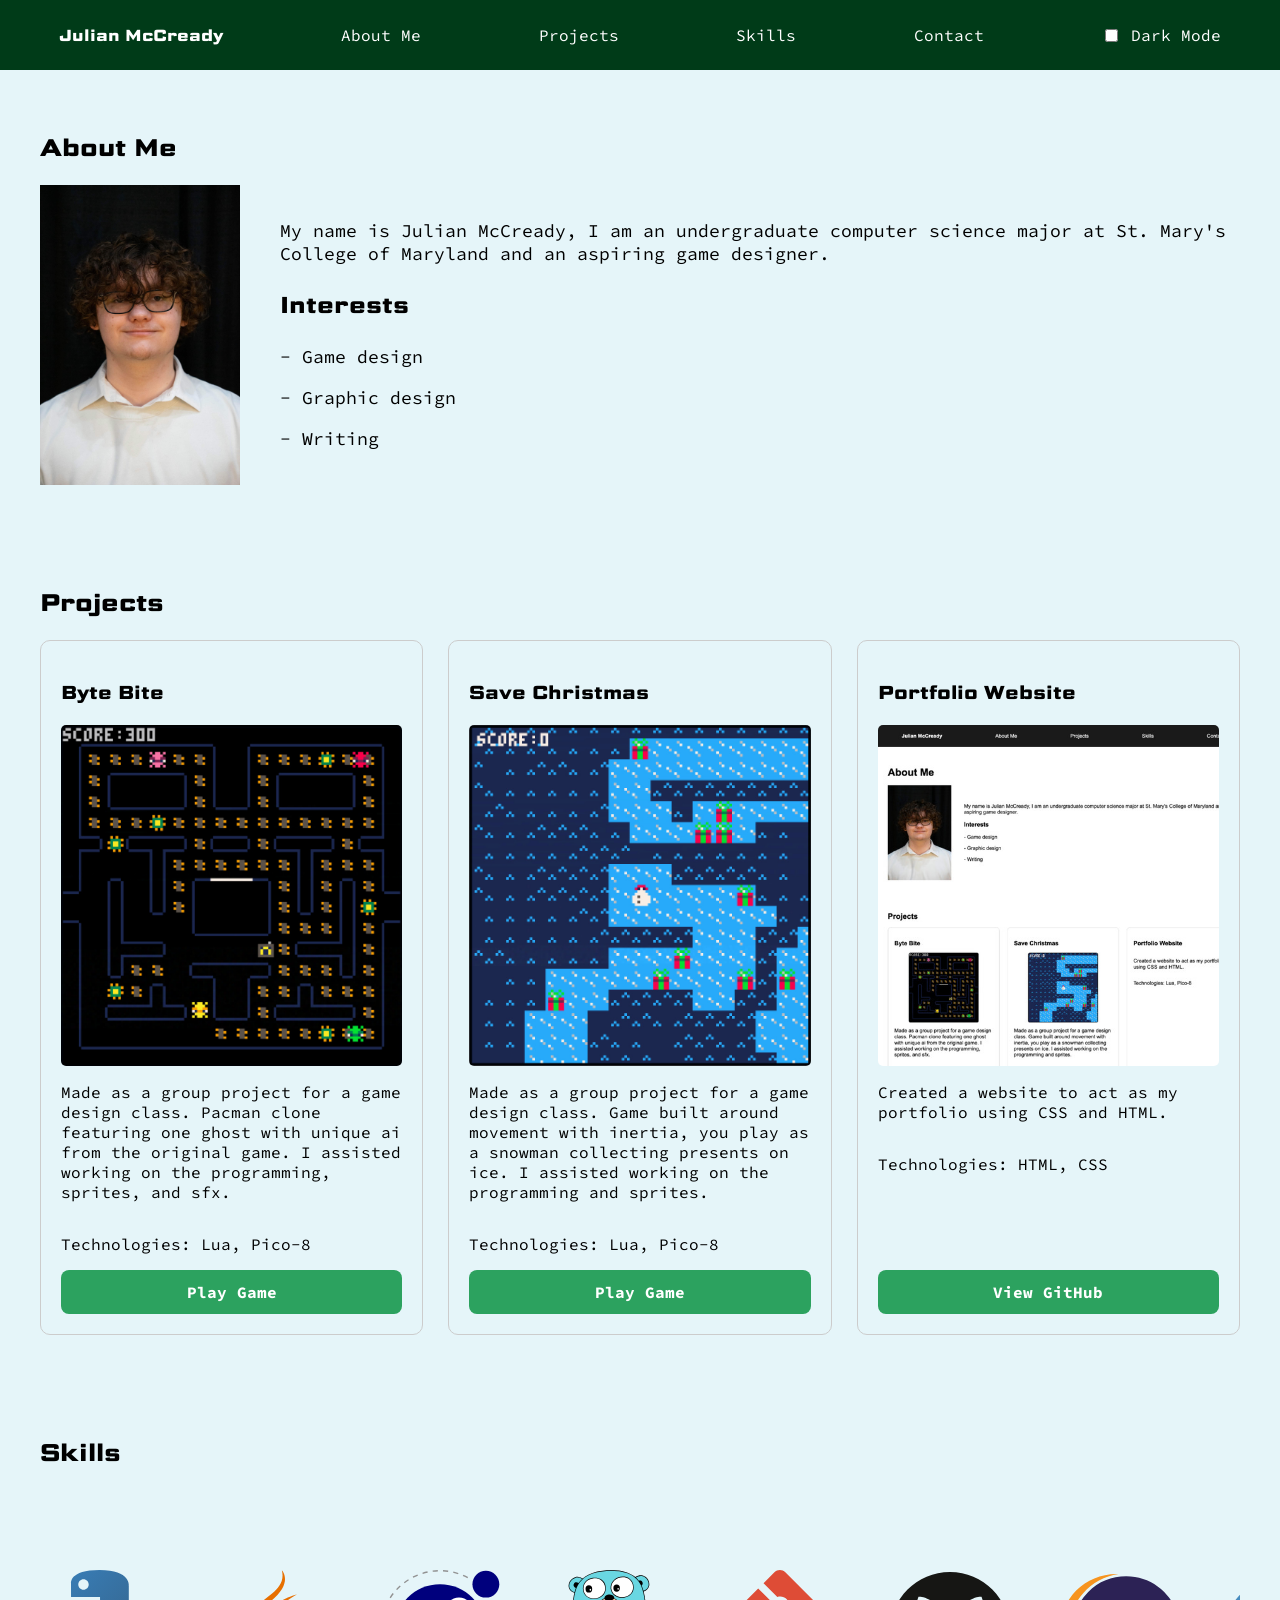
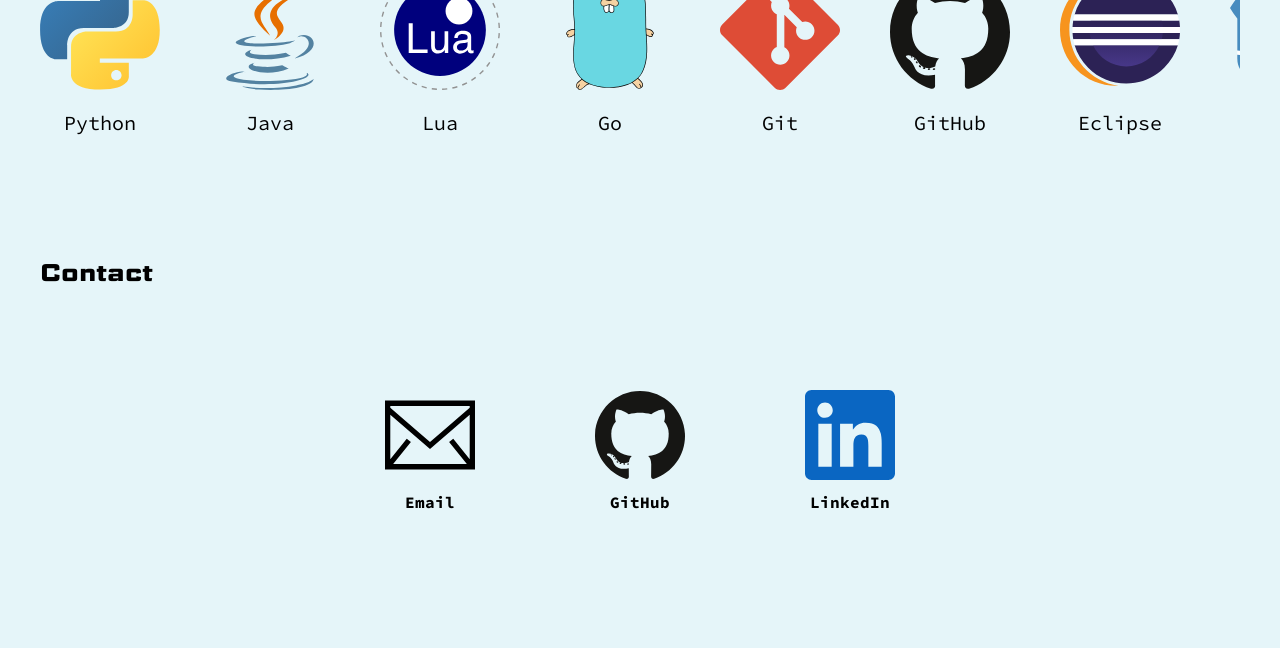
==== commit aead2306: "Added dark mode" ====
--- a/index.html
+++ b/index.html
@@ -24,6 +24,10 @@
             <a href="#projects">Projects</a>
             <a href="#skills">Skills</a>
             <a href="#contact">Contact</a>
+            <label class="theme-toggle">
+                <input type="checkbox" id="dark-mode-toggle">
+                Dark Mode
+            </label>
         </nav>
     </header>
     <main>
@@ -66,9 +70,9 @@
                 </div>
                 <div class="project-card">
                     <h3>Portfolio Website</h3>
-                    <img src="images/portfolioWebsite.jpg" >
+                    <img src="images/portfolioWebsite.jpg">
                     <p>Created a website to act as my portfolio using CSS and
-                    HTML.</p>
+                        HTML.</p>
                     <p>Technologies: HTML, CSS </p>
                     <a href="https://github.com/JAMcCready/Jamccready.github.io" class="project-button">View GitHub</a>
                 </div>
@@ -108,7 +112,8 @@
                         </div>
 
                         <div class="skill">
-                            <img src="images/github.svg" width="100">
+                            <img src="images/github.svg" class="icon-light" width="100">
+                            <img src="images/github-white.svg" class="icon-dark" width="100">
                             <p>GitHub</p>
                         </div>
 
@@ -128,7 +133,8 @@
                         </div>
 
                         <div class="skill">
-                            <img src="images/game_maker.svg" width="100">
+                            <img src="images/game_maker.svg" class="icon-light" width="100">
+                            <img src="images/gamemaker-white.svg" class="icon-dark" width="100">
                             <p>Game Maker</p>
                         </div>
                     </div>
@@ -160,7 +166,8 @@
                         </div>
 
                         <div class="skill">
-                            <img src="images/github.svg" width="100">
+                            <img src="images/github.svg" class="icon-light" width="100">
+                            <img src="images/github-white.svg" class="icon-dark" width="100">
                             <p>GitHub</p>
                         </div>
 
@@ -180,7 +187,8 @@
                         </div>
 
                         <div class="skill">
-                            <img src="images/game_maker.svg" width="100">
+                            <img src="images/game_maker.svg" class="icon-light" width="100">
+                            <img src="images/gamemaker-white.svg" class="icon-dark" width="100">
                             <p>Game Maker</p>
                         </div>
                     </div>
@@ -196,14 +204,16 @@
 
                 <div class="contact-item">
                     <a href="mailto:Jamccready@smcm.edu">
-                        <img src="images/email.svg" width="100">
+                        <img src="images/email.svg" class="icon-light" width="100">
+                        <img src="images/email-white.svg" class="icon-dark" width="100">
                         <p>Email</p>
                     </a>
                 </div>
 
                 <div class="contact-item">
                     <a href="https://github.com/jamccready">
-                        <img src="images/github.svg" width="100">
+                        <img src="images/github.svg" class="icon-light" width="100">
+                        <img src="images/github-white.svg" class="icon-dark" width="100">
                         <p>GitHub</p>
                     </a>
                 </div>
--- a/style.css
+++ b/style.css
@@ -1,12 +1,31 @@
 :root {
-    --background:#e5f5f9;
-    --primary:#2ca25f;
-    --secondary:#003b18;
-    --font-heading:'Science Gothic', sans-serif;
-    --font-body:'Source Code Pro', monospace;
-}
+    --background: #e5f5f9;
+    --primary: #2ca25f;
+    --secondary: #003b18;
+    --text: #000000;
+
+    --font-heading: 'Science Gothic', sans-serif;
+    --font-body: 'Source Code Pro', monospace;
+}
+
+/* Dark mode */
+:root:has(#dark-mode-toggle:checked) {
+    --background: #121c19;
+    --primary: #176b3b;
+    --secondary: #002b14;
+    --text: #ffffff;
+}
+
 * {
     box-sizing: border-box;
+}
+
+.theme-toggle {
+    color: white;
+    cursor: pointer;
+    display: flex;
+    align-items: center;
+    gap: 10px;
 }
 
 /* Default website font */
@@ -31,6 +50,7 @@
 
 .about-text p {
     font-size: 18px;
+    color: var(--text)
 }
 
 .about-text h3 {
@@ -46,6 +66,7 @@
     margin: 0;
     padding-top: 70px;
     background-color: var(--background);
+    color: var(--text)
 }
 
 header {
@@ -232,4 +253,22 @@
     opacity: 0.7;
 }
 
-
+/* Light mode */
+.icon-light {
+    display: block;
+}
+
+.icon-dark {
+    display: none;
+}
+
+/* Dark mode */
+:root:has(#dark-mode-toggle:checked) .icon-light {
+    display: none;
+}
+
+:root:has(#dark-mode-toggle:checked) .icon-dark {
+    display: block;
+}
+
+
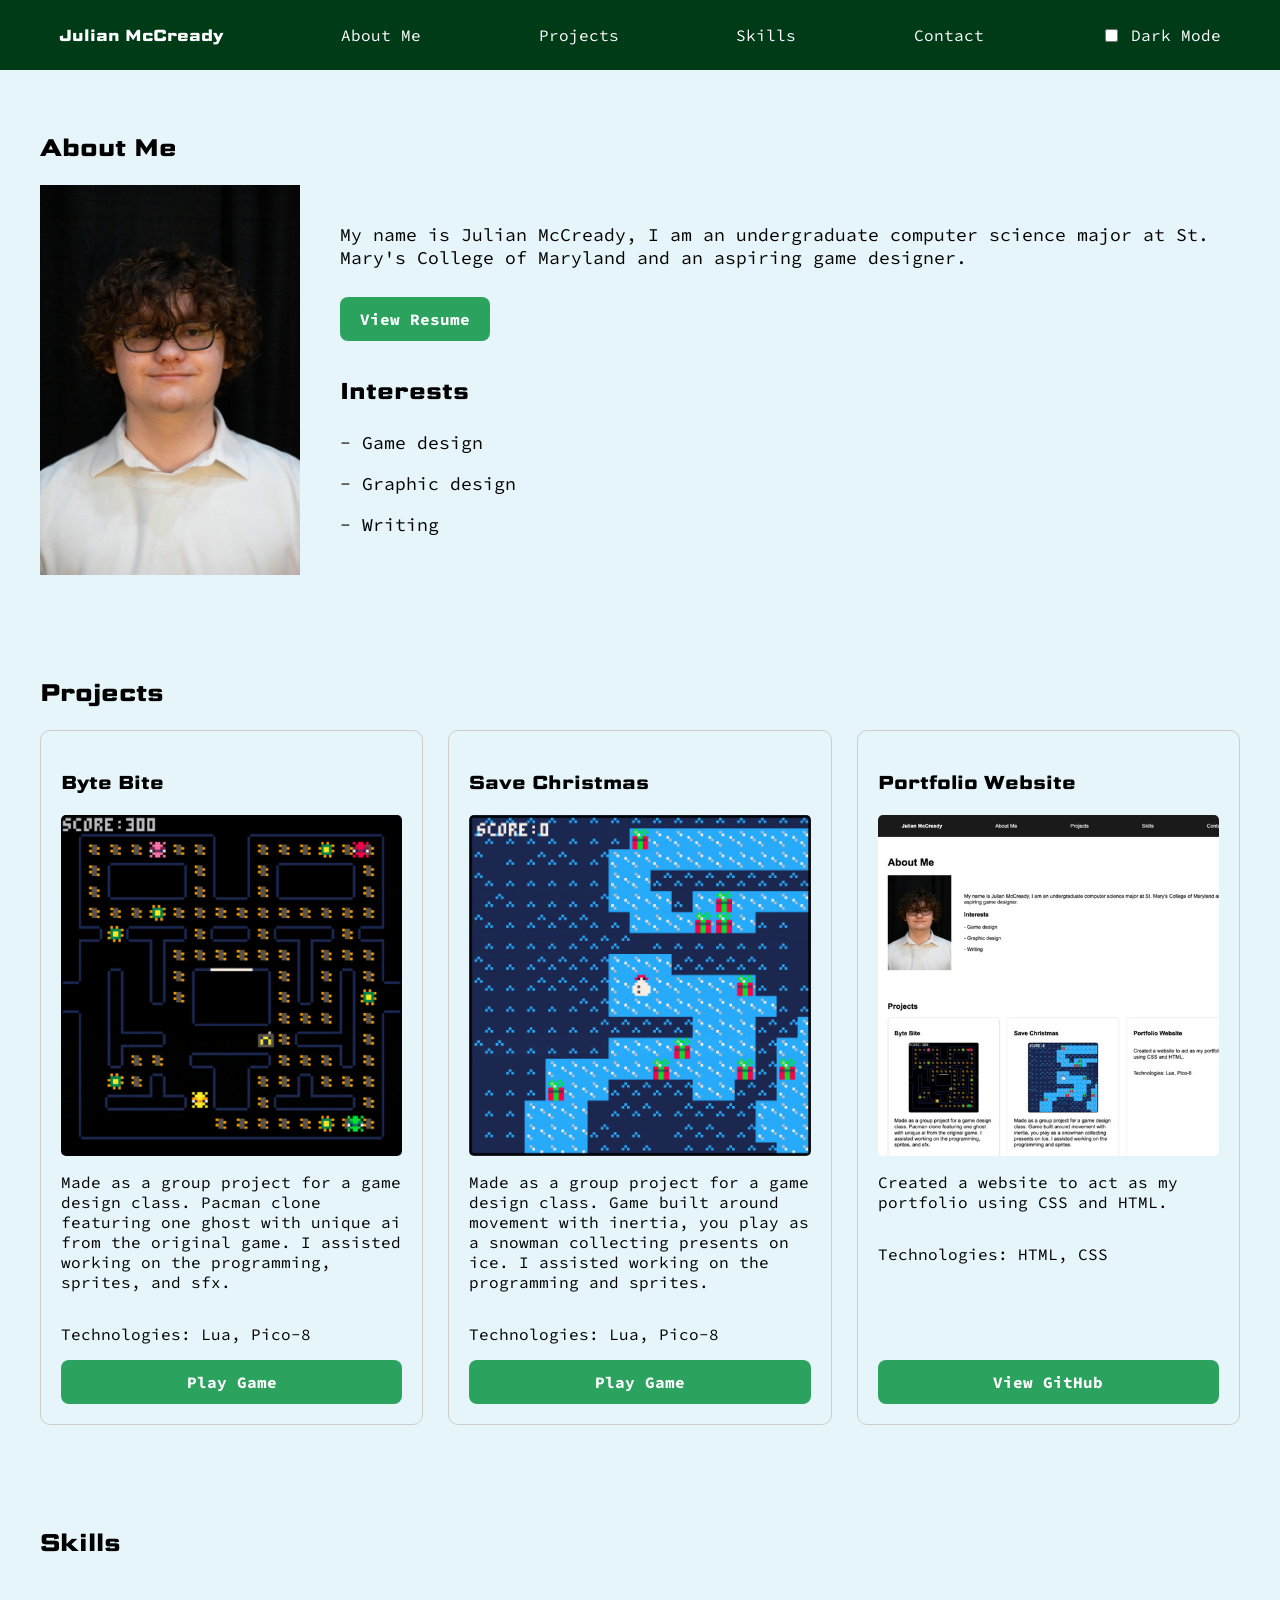
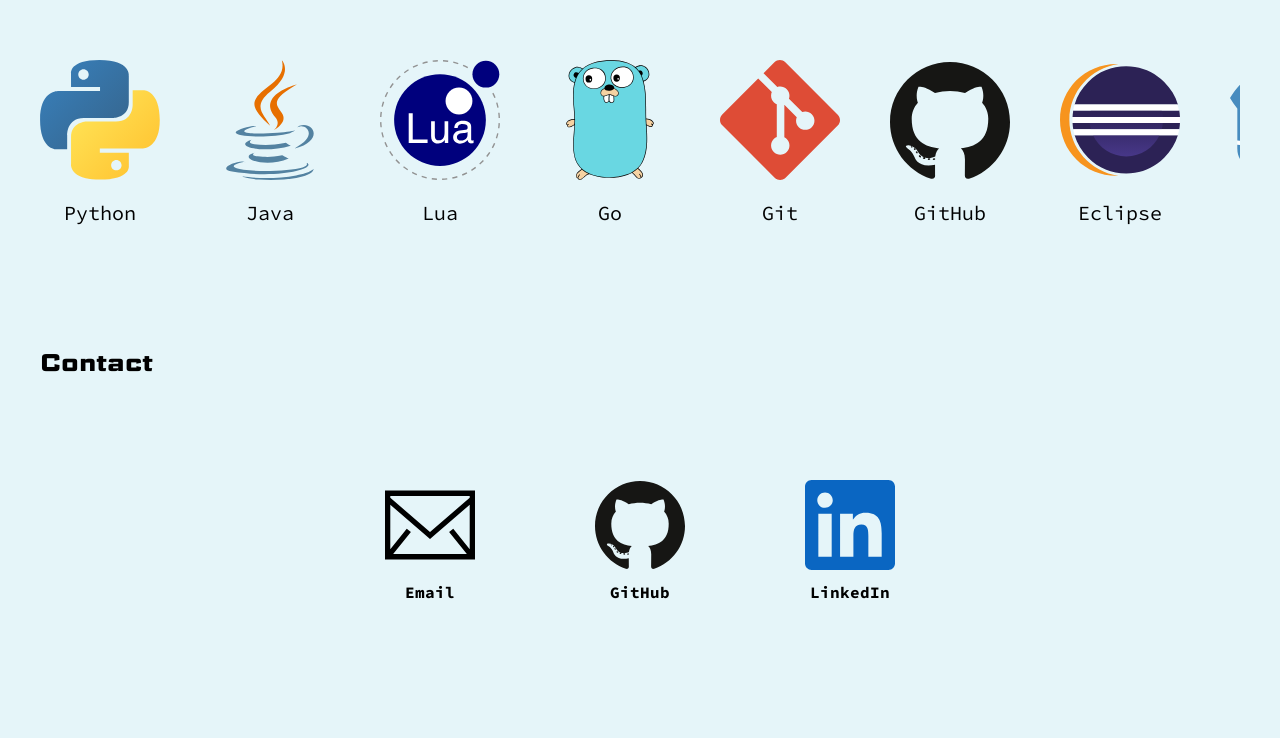
==== commit 6c6d1bc0: "Added resume to about me" ====
--- a/index.html
+++ b/index.html
@@ -40,6 +40,9 @@
                     <p> My name is Julian McCready, I am an undergraduate computer science major at
                         St. Mary's College of Maryland and an aspiring game designer. </p>
 
+                    <a href="files/resume.pdf" target="_blank" rel="noopener" class="resume-button">
+                        View Resume
+                    </a>
                     <h3> Interests </h3>
                     <p>- Game design</p>
                     <p>- Graphic design</p>
--- a/style.css
+++ b/style.css
@@ -110,7 +110,7 @@
 }
 
 .about-content img {
-    width: 200px;
+    width: 260px;
     height: auto;
 }
 
@@ -165,6 +165,21 @@
 }
 
 
+.resume-button {
+    display: inline-block;
+    padding: 12px 20px;
+    background-color: var(--primary);
+    color: white;
+    text-decoration: none;
+    border-radius: 8px;
+    font-weight: bold;
+    margin: 10px 0;
+}
+
+.resume-button:hover {
+    background-color: var(--secondary);
+}
+
 /* Skills section */
 #skills {
     padding: 40px;
